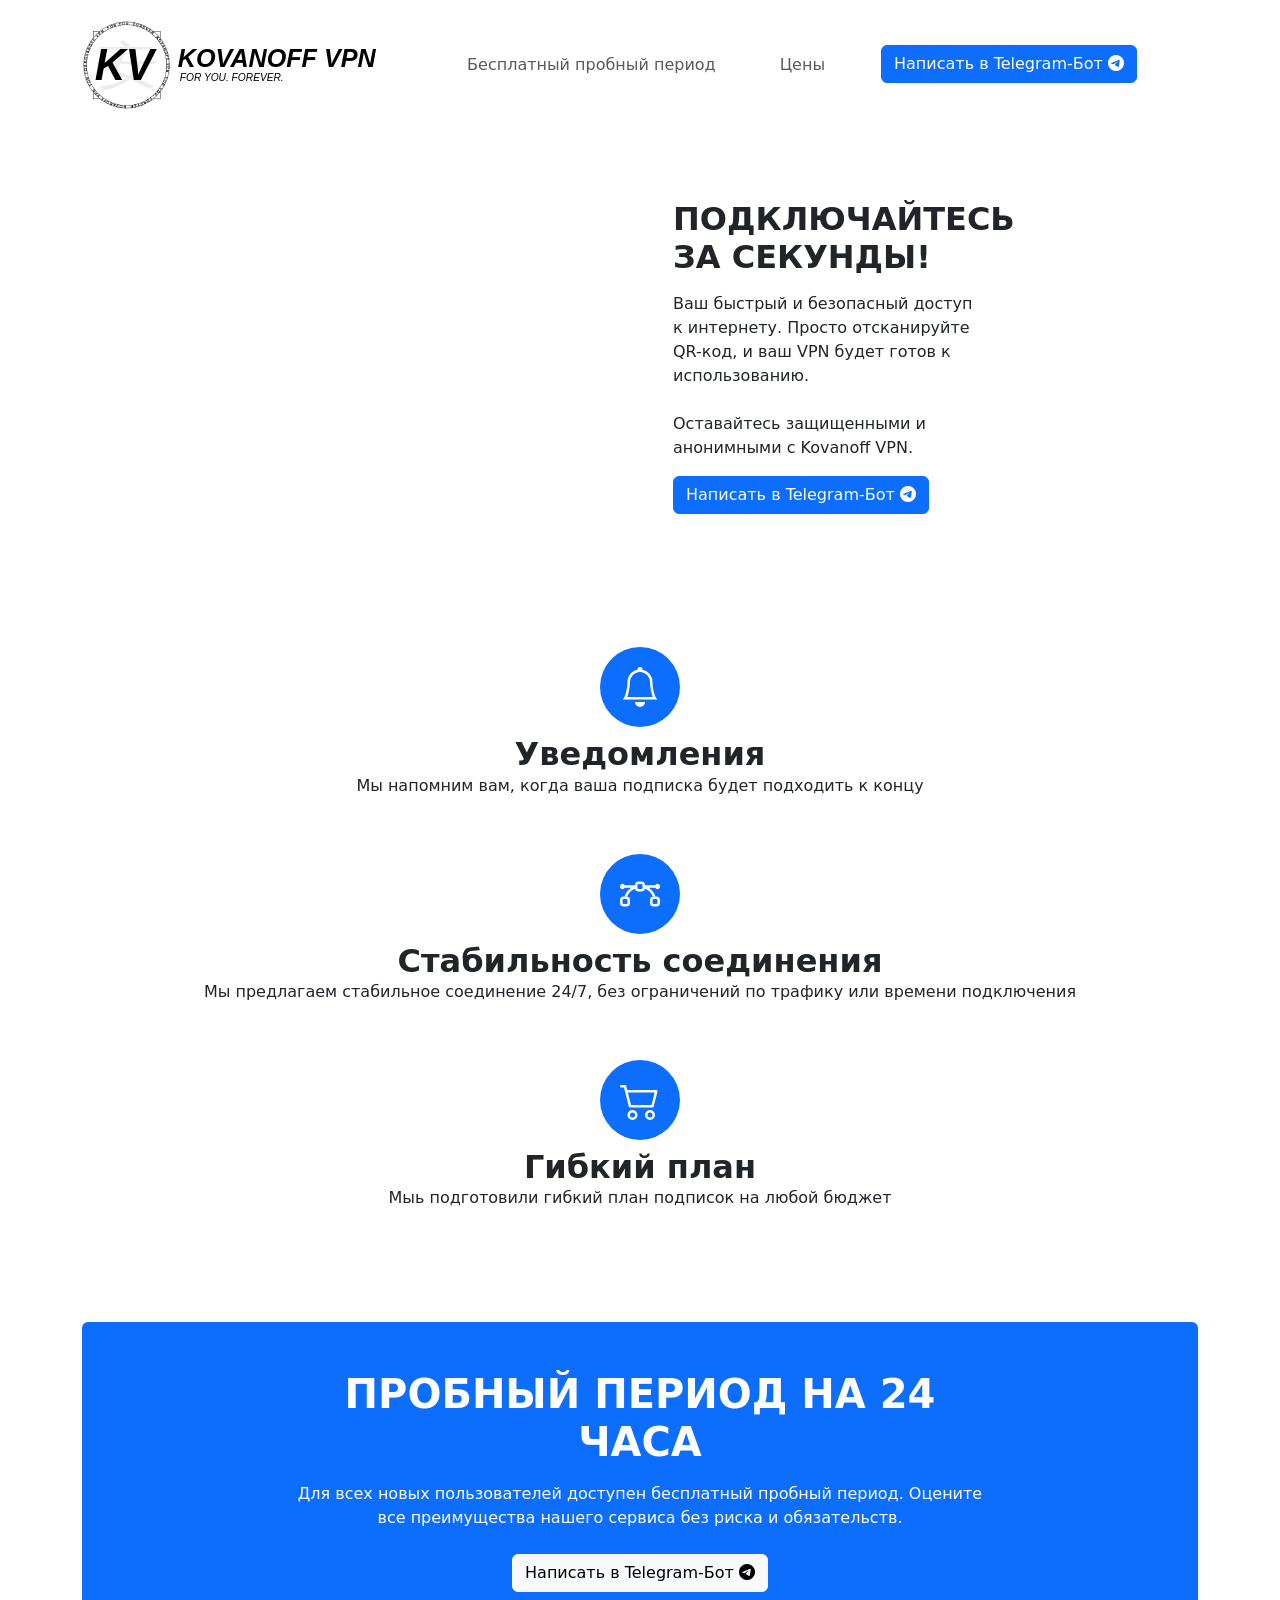
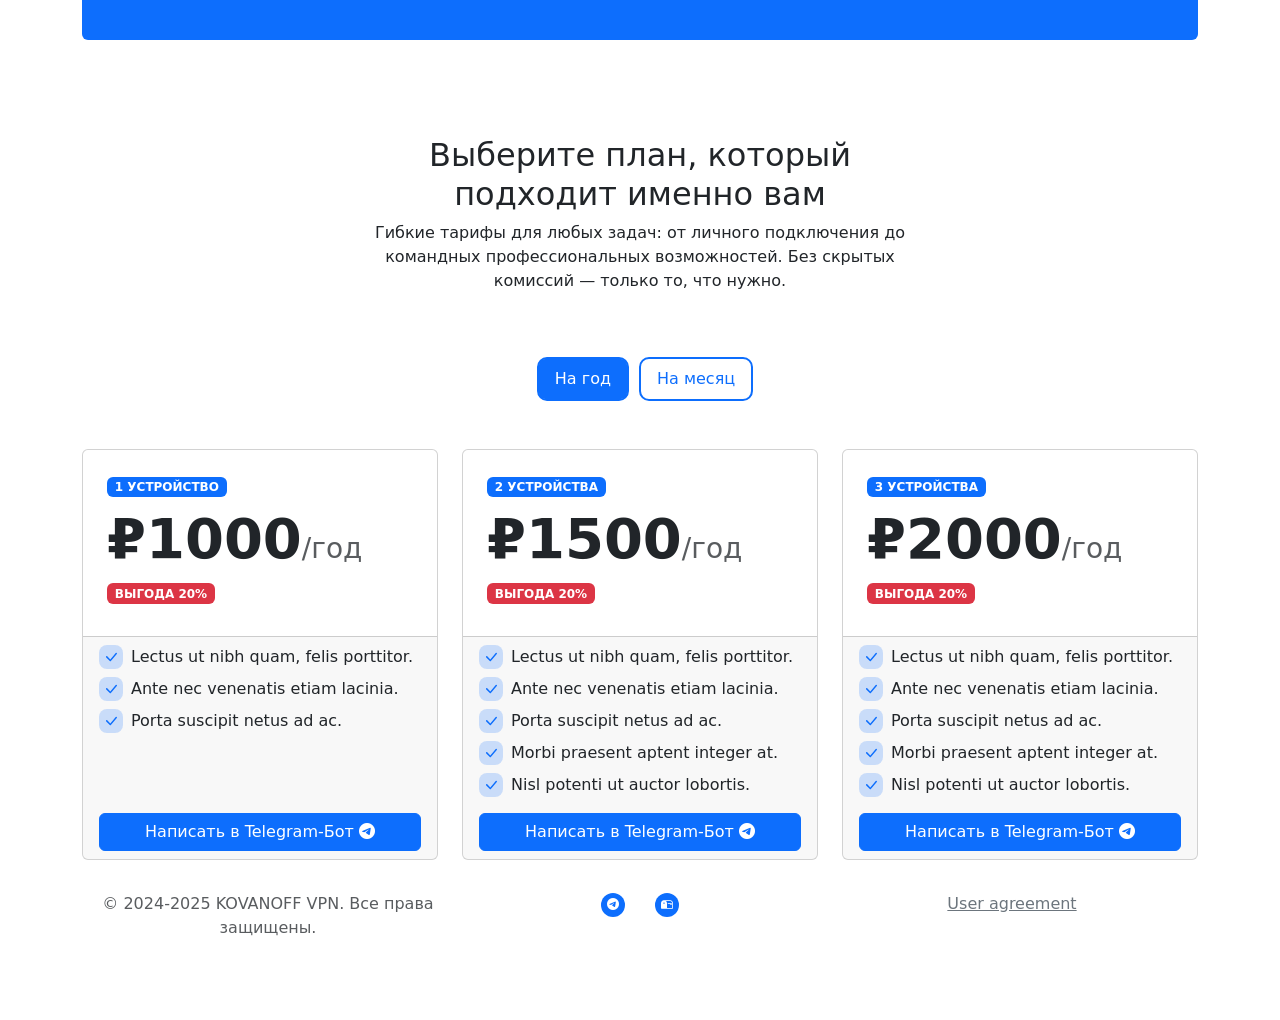
==== landing/index.html @ c6dee6a8 "landing page" ====
<!DOCTYPE html>
<html data-bs-theme="light" lang="en">

<head>
    <meta charset="utf-8">
    <meta name="viewport" content="width=device-width, initial-scale=1.0">
    <title>KOVANOFF VPN</title>
    <link rel="stylesheet" href="assets/bootstrap/css/bootstrap.min.css">
    <link rel="stylesheet" href="assets/css/style.css">
    <link rel="stylesheet" href="assets/css/Hero-Clean-images.css">
    <link rel="stylesheet" href="assets/css/Navbar-Centered-Links-icons.css">
    <link rel="stylesheet" href="assets/css/Pricing-Yearly--Monthly-badges.css">
    <link rel="stylesheet" href="https://cdn.jsdelivr.net/npm/bootstrap-icons@1.11.3/font/bootstrap-icons.min.css">
    <link href="https://unpkg.com/aos@2.3.1/dist/aos.css" rel="stylesheet">

    <link rel="icon" type="image/svg+xml" href="assets/img/logo_small.svg">


</head>

<body>
<nav class="navbar navbar-expand-md bg-body py-3">
    <div class="container"><a class="navbar-brand d-flex align-items-center" href="#"><img
            width="300px" src="assets/img/logo_big.svg" alt=""></a>
        <button data-bs-toggle="collapse" class="navbar-toggler" data-bs-target="#navcol-3"><span
                class="visually-hidden">Toggle navigation</span><span class="navbar-toggler-icon"></span></button>
        <div class="collapse navbar-collapse" id="navcol-3">
            <ul class="navbar-nav mx-auto column-gap-5">
                <li class="nav-item mx-auto"><a class="nav-link" href="#free_period">Бесплатный пробный период</a></li>
                <li class="nav-item mx-auto"><a class="nav-link" href="#prices">Цены</a></li>
                <li class="nav-item mx-auto">
                    <button class="btn btn-primary gototg" type="button">Написать в Telegram-Бот <i
                            class="bi bi-telegram"></i>
                    </button>
                </li>
            </ul>
        </div>
    </div>
</nav>
<div class="container py-4 py-xl-5" data-aos="fade-down" data-aos-anchor-placement="top-center">
    <div class="row gy-4 gy-md-0">
        <div class="col-md-6">
            <div class="video_block" style="">
                <video class="video_inner" playsinline autoplay muted>
                    <source src="assets/video/iphone-tilted-zoom-out.mp4"/>
                </video>

            </div>
        </div>
        <div class="scrl_dwn container d-flex align-items-md-center">
            <i class="bi bi-chevron-double-down m-auto" style="font-size: 40px;"></i>
            <br>
        </div>
        <div class="col-md-6 d-md-flex align-items-md-center">
            <div style="max-width: 350px;border: 1px solid white; border-radius: 15px; background: white; padding: 20px;">
                <h2 class="text-uppercase fw-bold">Подключайтесь за секунды!</h2>
                <p class="my-3">Ваш быстрый и безопасный доступ к интернету. Просто отсканируйте QR-код, и ваш VPN будет
                    готов к использованию.
                    <br><br>Оставайтесь защищенными и анонимными с Kovanoff VPN.</p>
                <button class="btn btn-primary gototg" type="button">Написать в Telegram-Бот <i
                        class="bi bi-telegram"></i></button>
            </div>
        </div>
    </div>
</div>
<div class="container py-4 py-xl-5" data-aos="fade-down" data-aos-anchor-placement="top-center">
    <div class="row justify-content-around gy-4 row-cols-md-auto">
        <div class="col">
            <div class="text-center d-flex flex-column justify-content-center align-items-center py-3">
                <div class="bs-icon-xl bs-icon-circle bs-icon-primary d-flex flex-shrink-0 justify-content-center align-items-center d-inline-block mb-2 bs-icon lg">
                    <svg xmlns="http://www.w3.org/2000/svg" width="1em" height="1em" fill="currentColor"
                         viewBox="0 0 16 16" class="bi bi-bell">
                        <path d="M8 16a2 2 0 0 0 2-2H6a2 2 0 0 0 2 2M8 1.918l-.797.161A4.002 4.002 0 0 0 4 6c0 .628-.134 2.197-.459 3.742-.16.767-.376 1.566-.663 2.258h10.244c-.287-.692-.502-1.49-.663-2.258C12.134 8.197 12 6.628 12 6a4.002 4.002 0 0 0-3.203-3.92L8 1.917zM14.22 12c.223.447.481.801.78 1H1c.299-.199.557-.553.78-1C2.68 10.2 3 6.88 3 6c0-2.42 1.72-4.44 4.005-4.901a1 1 0 1 1 1.99 0A5.002 5.002 0 0 1 13 6c0 .88.32 4.2 1.22 6"></path>
                    </svg>
                </div>
                <div class="px-3">
                    <h2 class="fw-bold mb-0">Уведомления</h2>
                    <p class="mb-0">Мы напомним вам, когда ваша подписка будет подходить к концу</p>
                </div>
            </div>
        </div>
        <div class="col">
            <div class="text-center d-flex flex-column justify-content-center align-items-center py-3">
                <div class="bs-icon-xl bs-icon-circle bs-icon-primary d-flex flex-shrink-0 justify-content-center align-items-center d-inline-block mb-2 bs-icon lg">
                    <svg xmlns="http://www.w3.org/2000/svg" width="1em" height="1em" fill="currentColor"
                         viewBox="0 0 16 16" class="bi bi-bezier">
                        <path fill-rule="evenodd"
                              d="M0 10.5A1.5 1.5 0 0 1 1.5 9h1A1.5 1.5 0 0 1 4 10.5v1A1.5 1.5 0 0 1 2.5 13h-1A1.5 1.5 0 0 1 0 11.5zm1.5-.5a.5.5 0 0 0-.5.5v1a.5.5 0 0 0 .5.5h1a.5.5 0 0 0 .5-.5v-1a.5.5 0 0 0-.5-.5zm10.5.5A1.5 1.5 0 0 1 13.5 9h1a1.5 1.5 0 0 1 1.5 1.5v1a1.5 1.5 0 0 1-1.5 1.5h-1a1.5 1.5 0 0 1-1.5-1.5zm1.5-.5a.5.5 0 0 0-.5.5v1a.5.5 0 0 0 .5.5h1a.5.5 0 0 0 .5-.5v-1a.5.5 0 0 0-.5-.5zM6 4.5A1.5 1.5 0 0 1 7.5 3h1A1.5 1.5 0 0 1 10 4.5v1A1.5 1.5 0 0 1 8.5 7h-1A1.5 1.5 0 0 1 6 5.5zM7.5 4a.5.5 0 0 0-.5.5v1a.5.5 0 0 0 .5.5h1a.5.5 0 0 0 .5-.5v-1a.5.5 0 0 0-.5-.5z"></path>
                        <path d="M6 4.5H1.866a1 1 0 1 0 0 1h2.668A6.517 6.517 0 0 0 1.814 9H2.5c.123 0 .244.015.358.043a5.517 5.517 0 0 1 3.185-3.185A1.503 1.503 0 0 1 6 5.5zm3.957 1.358A1.5 1.5 0 0 0 10 5.5v-1h4.134a1 1 0 1 1 0 1h-2.668a6.517 6.517 0 0 1 2.72 3.5H13.5c-.123 0-.243.015-.358.043a5.517 5.517 0 0 0-3.185-3.185z"></path>
                    </svg>
                </div>
                <div class="px-3">
                    <h2 class="fw-bold mb-0">Стабильность соединения</h2>
                    <p class="mb-0">Мы предлагаем стабильное соединение 24/7, без ограничений по трафику или времени
                        подключения</p>
                </div>
            </div>
        </div>
        <div class="col">
            <div class="text-center d-flex flex-column justify-content-center align-items-center py-3">
                <div class="bs-icon-xl bs-icon-circle bs-icon-primary d-flex flex-shrink-0 justify-content-center align-items-center d-inline-block mb-2 bs-icon lg">
                    <svg xmlns="http://www.w3.org/2000/svg" width="1em" height="1em" fill="currentColor"
                         viewBox="0 0 16 16" class="bi bi-cart2">
                        <path d="M0 2.5A.5.5 0 0 1 .5 2H2a.5.5 0 0 1 .485.379L2.89 4H14.5a.5.5 0 0 1 .485.621l-1.5 6A.5.5 0 0 1 13 11H4a.5.5 0 0 1-.485-.379L1.61 3H.5a.5.5 0 0 1-.5-.5M3.14 5l1.25 5h8.22l1.25-5H3.14zM5 13a1 1 0 1 0 0 2 1 1 0 0 0 0-2m-2 1a2 2 0 1 1 4 0 2 2 0 0 1-4 0m9-1a1 1 0 1 0 0 2 1 1 0 0 0 0-2m-2 1a2 2 0 1 1 4 0 2 2 0 0 1-4 0"></path>
                    </svg>
                </div>
                <div class="px-3">
                    <h2 class="fw-bold mb-0">Гибкий план</h2>
                    <p class="mb-0">Мыь подготовили гибкий план подписок на любой бюджет</p>
                </div>
            </div>
        </div>
    </div>
</div>
<section class="py-4 py-xl-5">
    <div class="container h-100">
        <div class="text-white bg-primary border rounded border-0 p-4 py-5">
            <div class="row h-100">
                <div class="col-md-10 col-xl-8 text-center d-flex d-sm-flex d-md-flex justify-content-center align-items-center mx-auto justify-content-md-start align-items-md-center justify-content-xl-center">
                    <div>
                        <h1 class="text-uppercase fw-bold text-white mb-3">Пробный период на 24 часа</h1>
                        <p class="mb-4">Для всех новых пользователей доступен бесплатный пробный период. Оцените все преимущества нашего сервиса без риска и обязательств.</p>
                        <button class="btn btn-light gototg" type="button">Написать в Telegram-Бот <i
                            class="bi bi-telegram"></i>
                    </button>
                    </div>
                </div>
            </div>
        </div>
    </div>
</section>
<div class="container py-4 py-xl-5" id="prices">
    <div class="row mb-5">
        <div class="col-md-8 col-xl-6 text-center mx-auto">
            <h2>Выберите план, который подходит именно вам</h2>
            <p class="w-lg-50">Гибкие тарифы для любых задач: от личного подключения до командных профессиональных
                возможностей. Без скрытых комиссий — только то, что нужно.</p>
        </div>
    </div>
    <div>
        <ul class="nav nav-pills d-flex justify-content-center" role="tablist">
            <li class="nav-item" role="presentation"><a class="nav-link active" role="tab" data-bs-toggle="pill" href="#tab-1">На
                год</a>
            </li>
            <li class="nav-item" role="presentation"><a class="nav-link"  role="tab" data-bs-toggle="pill"
                                                        href="#tab-2">На месяц</a></li>
        </ul>
        <div class="tab-content pt-5">
            <div class="tab-pane active" role="tabpanel" id="tab-1">
                <div class="row gy-4 row-cols-1 row-cols-md-2 row-cols-xl-3">
                    <div class="col" data-aos="fade-down" data-aos-anchor-placement="top-center">
                        <div class="card h-100">
                            <div class="card-body flex-grow-0 p-4"><span class="badge bg-primary text-uppercase mb-2">1 Устройство</span>
                                <h4 class="display-4 fw-bold card-title">₽1000<span class="fs-3 fw-normal text-muted">/год</span>
                                </h4><span class="badge bg-danger text-uppercase mb-2">Выгода 20%</span>
                            </div>
                            <div class="card-footer d-flex flex-column flex-grow-1 justify-content-between">
                                <div>
                                    <ul class="list-unstyled">
                                        <li class="d-flex mb-2"><span
                                                class="bs-icon-xs bs-icon-rounded bs-icon-primary-light bs-icon me-2"><svg
                                                xmlns="http://www.w3.org/2000/svg" width="1em" height="1em"
                                                fill="currentColor" viewBox="0 0 16 16" class="bi bi-check-lg">
                                                        <path d="M12.736 3.97a.733.733 0 0 1 1.047 0c.286.289.29.756.01 1.05L7.88 12.01a.733.733 0 0 1-1.065.02L3.217 8.384a.757.757 0 0 1 0-1.06.733.733 0 0 1 1.047 0l3.052 3.093 5.4-6.425a.247.247 0 0 1 .02-.022"></path>
                                                    </svg></span><span>Lectus ut nibh quam, felis porttitor.</span></li>
                                        <li class="d-flex mb-2"><span
                                                class="bs-icon-xs bs-icon-rounded bs-icon-primary-light bs-icon me-2"><svg
                                                xmlns="http://www.w3.org/2000/svg" width="1em" height="1em"
                                                fill="currentColor" viewBox="0 0 16 16" class="bi bi-check-lg">
                                                        <path d="M12.736 3.97a.733.733 0 0 1 1.047 0c.286.289.29.756.01 1.05L7.88 12.01a.733.733 0 0 1-1.065.02L3.217 8.384a.757.757 0 0 1 0-1.06.733.733 0 0 1 1.047 0l3.052 3.093 5.4-6.425a.247.247 0 0 1 .02-.022"></path>
                                                    </svg></span><span>Ante nec venenatis etiam lacinia.</span></li>
                                        <li class="d-flex mb-2"><span
                                                class="bs-icon-xs bs-icon-rounded bs-icon-primary-light bs-icon me-2"><svg
                                                xmlns="http://www.w3.org/2000/svg" width="1em" height="1em"
                                                fill="currentColor" viewBox="0 0 16 16" class="bi bi-check-lg">
                                                        <path d="M12.736 3.97a.733.733 0 0 1 1.047 0c.286.289.29.756.01 1.05L7.88 12.01a.733.733 0 0 1-1.065.02L3.217 8.384a.757.757 0 0 1 0-1.06.733.733 0 0 1 1.047 0l3.052 3.093 5.4-6.425a.247.247 0 0 1 .02-.022"></path>
                                                    </svg></span><span>Porta suscipit netus ad ac.</span></li>
                                    </ul>
                                </div>
                                <button class="btn btn-primary gototg" type="button">Написать в Telegram-Бот <i
                                        class="bi bi-telegram"></i></button>
                            </div>
                        </div>
                    </div>
                    <div class="col" data-aos="fade-down" data-aos-anchor-placement="top-center">
                        <div class="card h-100">
                            <div class="card-body flex-grow-0 p-4"><span class="badge bg-primary text-uppercase mb-2">2 Устройства</span>
                                <h4 class="display-4 fw-bold card-title">₽1500<span class="fs-3 fw-normal text-muted">/год</span>
                                </h4><span class="badge bg-danger text-uppercase mb-2">Выгода 20%</span>
                            </div>
                            <div class="card-footer d-flex flex-column flex-grow-1 justify-content-between">
                                <div>
                                    <ul class="list-unstyled">
                                        <li class="d-flex mb-2"><span
                                                class="bs-icon-xs bs-icon-rounded bs-icon-primary-light bs-icon me-2"><svg
                                                xmlns="http://www.w3.org/2000/svg" width="1em" height="1em"
                                                fill="currentColor" viewBox="0 0 16 16" class="bi bi-check-lg">
                                                        <path d="M12.736 3.97a.733.733 0 0 1 1.047 0c.286.289.29.756.01 1.05L7.88 12.01a.733.733 0 0 1-1.065.02L3.217 8.384a.757.757 0 0 1 0-1.06.733.733 0 0 1 1.047 0l3.052 3.093 5.4-6.425a.247.247 0 0 1 .02-.022"></path>
                                                    </svg></span><span>Lectus ut nibh quam, felis porttitor.</span></li>
                                        <li class="d-flex mb-2"><span
                                                class="bs-icon-xs bs-icon-rounded bs-icon-primary-light bs-icon me-2"><svg
                                                xmlns="http://www.w3.org/2000/svg" width="1em" height="1em"
                                                fill="currentColor" viewBox="0 0 16 16" class="bi bi-check-lg">
                                                        <path d="M12.736 3.97a.733.733 0 0 1 1.047 0c.286.289.29.756.01 1.05L7.88 12.01a.733.733 0 0 1-1.065.02L3.217 8.384a.757.757 0 0 1 0-1.06.733.733 0 0 1 1.047 0l3.052 3.093 5.4-6.425a.247.247 0 0 1 .02-.022"></path>
                                                    </svg></span><span>Ante nec venenatis etiam lacinia.</span></li>
                                        <li class="d-flex mb-2"><span
                                                class="bs-icon-xs bs-icon-rounded bs-icon-primary-light bs-icon me-2"><svg
                                                xmlns="http://www.w3.org/2000/svg" width="1em" height="1em"
                                                fill="currentColor" viewBox="0 0 16 16" class="bi bi-check-lg">
                                                        <path d="M12.736 3.97a.733.733 0 0 1 1.047 0c.286.289.29.756.01 1.05L7.88 12.01a.733.733 0 0 1-1.065.02L3.217 8.384a.757.757 0 0 1 0-1.06.733.733 0 0 1 1.047 0l3.052 3.093 5.4-6.425a.247.247 0 0 1 .02-.022"></path>
                                                    </svg></span><span>Porta suscipit netus ad ac.</span></li>
                                        <li class="d-flex mb-2"><span
                                                class="bs-icon-xs bs-icon-rounded bs-icon-primary-light bs-icon me-2"><svg
                                                xmlns="http://www.w3.org/2000/svg" width="1em" height="1em"
                                                fill="currentColor" viewBox="0 0 16 16" class="bi bi-check-lg">
                                                        <path d="M12.736 3.97a.733.733 0 0 1 1.047 0c.286.289.29.756.01 1.05L7.88 12.01a.733.733 0 0 1-1.065.02L3.217 8.384a.757.757 0 0 1 0-1.06.733.733 0 0 1 1.047 0l3.052 3.093 5.4-6.425a.247.247 0 0 1 .02-.022"></path>
                                                    </svg></span><span>Morbi praesent aptent integer at.</span></li>
                                        <li class="d-flex mb-2"><span
                                                class="bs-icon-xs bs-icon-rounded bs-icon-primary-light bs-icon me-2"><svg
                                                xmlns="http://www.w3.org/2000/svg" width="1em" height="1em"
                                                fill="currentColor" viewBox="0 0 16 16" class="bi bi-check-lg">
                                                        <path d="M12.736 3.97a.733.733 0 0 1 1.047 0c.286.289.29.756.01 1.05L7.88 12.01a.733.733 0 0 1-1.065.02L3.217 8.384a.757.757 0 0 1 0-1.06.733.733 0 0 1 1.047 0l3.052 3.093 5.4-6.425a.247.247 0 0 1 .02-.022"></path>
                                                    </svg></span><span>Nisl potenti ut auctor lobortis.</span></li>
                                    </ul>
                                </div>
                                <button class="btn btn-primary gototg" type="button">Написать в Telegram-Бот <i
                                        class="bi bi-telegram"></i></button>
                            </div>
                        </div>
                    </div>
                    <div class="col" data-aos="fade-down" data-aos-anchor-placement="top-center">
                        <div class="card h-100">
                            <div class="card-body flex-grow-0 p-4"><span class="badge bg-primary text-uppercase mb-2">3 Устройства</span>
                                <h4 class="display-4 fw-bold card-title">₽2000<span class="fs-3 fw-normal text-muted">/год</span>
                                </h4><span class="badge bg-danger text-uppercase mb-2">Выгода 20%</span>
                            </div>
                            <div class="card-footer d-flex flex-column flex-grow-1 justify-content-between">
                                <div>
                                    <ul class="list-unstyled">
                                        <li class="d-flex mb-2"><span
                                                class="bs-icon-xs bs-icon-rounded bs-icon-primary-light bs-icon me-2"><svg
                                                xmlns="http://www.w3.org/2000/svg" width="1em" height="1em"
                                                fill="currentColor" viewBox="0 0 16 16" class="bi bi-check-lg">
                                                        <path d="M12.736 3.97a.733.733 0 0 1 1.047 0c.286.289.29.756.01 1.05L7.88 12.01a.733.733 0 0 1-1.065.02L3.217 8.384a.757.757 0 0 1 0-1.06.733.733 0 0 1 1.047 0l3.052 3.093 5.4-6.425a.247.247 0 0 1 .02-.022"></path>
                                                    </svg></span><span>Lectus ut nibh quam, felis porttitor.</span></li>
                                        <li class="d-flex mb-2"><span
                                                class="bs-icon-xs bs-icon-rounded bs-icon-primary-light bs-icon me-2"><svg
                                                xmlns="http://www.w3.org/2000/svg" width="1em" height="1em"
                                                fill="currentColor" viewBox="0 0 16 16" class="bi bi-check-lg">
                                                        <path d="M12.736 3.97a.733.733 0 0 1 1.047 0c.286.289.29.756.01 1.05L7.88 12.01a.733.733 0 0 1-1.065.02L3.217 8.384a.757.757 0 0 1 0-1.06.733.733 0 0 1 1.047 0l3.052 3.093 5.4-6.425a.247.247 0 0 1 .02-.022"></path>
                                                    </svg></span><span>Ante nec venenatis etiam lacinia.</span></li>
                                        <li class="d-flex mb-2"><span
                                                class="bs-icon-xs bs-icon-rounded bs-icon-primary-light bs-icon me-2"><svg
                                                xmlns="http://www.w3.org/2000/svg" width="1em" height="1em"
                                                fill="currentColor" viewBox="0 0 16 16" class="bi bi-check-lg">
                                                        <path d="M12.736 3.97a.733.733 0 0 1 1.047 0c.286.289.29.756.01 1.05L7.88 12.01a.733.733 0 0 1-1.065.02L3.217 8.384a.757.757 0 0 1 0-1.06.733.733 0 0 1 1.047 0l3.052 3.093 5.4-6.425a.247.247 0 0 1 .02-.022"></path>
                                                    </svg></span><span>Porta suscipit netus ad ac.</span></li>
                                        <li class="d-flex mb-2"><span
                                                class="bs-icon-xs bs-icon-rounded bs-icon-primary-light bs-icon me-2"><svg
                                                xmlns="http://www.w3.org/2000/svg" width="1em" height="1em"
                                                fill="currentColor" viewBox="0 0 16 16" class="bi bi-check-lg">
                                                        <path d="M12.736 3.97a.733.733 0 0 1 1.047 0c.286.289.29.756.01 1.05L7.88 12.01a.733.733 0 0 1-1.065.02L3.217 8.384a.757.757 0 0 1 0-1.06.733.733 0 0 1 1.047 0l3.052 3.093 5.4-6.425a.247.247 0 0 1 .02-.022"></path>
                                                    </svg></span><span>Morbi praesent aptent integer at.</span></li>
                                        <li class="d-flex mb-2"><span
                                                class="bs-icon-xs bs-icon-rounded bs-icon-primary-light bs-icon me-2"><svg
                                                xmlns="http://www.w3.org/2000/svg" width="1em" height="1em"
                                                fill="currentColor" viewBox="0 0 16 16" class="bi bi-check-lg">
                                                        <path d="M12.736 3.97a.733.733 0 0 1 1.047 0c.286.289.29.756.01 1.05L7.88 12.01a.733.733 0 0 1-1.065.02L3.217 8.384a.757.757 0 0 1 0-1.06.733.733 0 0 1 1.047 0l3.052 3.093 5.4-6.425a.247.247 0 0 1 .02-.022"></path>
                                                    </svg></span><span>Nisl potenti ut auctor lobortis.</span></li>
                                    </ul>
                                </div>
                                <button class="btn btn-primary gototg" type="button">Написать в Telegram-Бот <i
                                        class="bi bi-telegram"></i></button>
                            </div>
                        </div>
                    </div>
                </div>
            </div>
            <div class="tab-pane" role="tabpanel" id="tab-2">
                <div class="row gy-4 row-cols-1 row-cols-md-2 row-cols-xl-3">
                    <div class="col" data-aos="fade-down" data-aos-anchor-placement="top-center">
                        <div class="card h-100">
                            <div class="card-body flex-grow-0 p-4"><span class="badge bg-primary text-uppercase mb-2">1 Устройство</span>
                                <h4 class="display-4 fw-bold card-title">₽100<span class="fs-3 fw-normal text-muted">/месяц</span>
                                </h4>

                            </div>
                            <div class="card-footer d-flex flex-column flex-grow-1 justify-content-between p-4">
                                <div>
                                    <ul class="list-unstyled">
                                        <li class="d-flex mb-2"><span
                                                class="bs-icon-xs bs-icon-rounded bs-icon-primary-light bs-icon me-2"><svg
                                                xmlns="http://www.w3.org/2000/svg" width="1em" height="1em"
                                                fill="currentColor" viewBox="0 0 16 16" class="bi bi-check-lg">
                                                        <path d="M12.736 3.97a.733.733 0 0 1 1.047 0c.286.289.29.756.01 1.05L7.88 12.01a.733.733 0 0 1-1.065.02L3.217 8.384a.757.757 0 0 1 0-1.06.733.733 0 0 1 1.047 0l3.052 3.093 5.4-6.425a.247.247 0 0 1 .02-.022"></path>
                                                    </svg></span><span>Lectus ut nibh quam, felis porttitor.</span></li>
                                        <li class="d-flex mb-2"><span
                                                class="bs-icon-xs bs-icon-rounded bs-icon-primary-light bs-icon me-2"><svg
                                                xmlns="http://www.w3.org/2000/svg" width="1em" height="1em"
                                                fill="currentColor" viewBox="0 0 16 16" class="bi bi-check-lg">
                                                        <path d="M12.736 3.97a.733.733 0 0 1 1.047 0c.286.289.29.756.01 1.05L7.88 12.01a.733.733 0 0 1-1.065.02L3.217 8.384a.757.757 0 0 1 0-1.06.733.733 0 0 1 1.047 0l3.052 3.093 5.4-6.425a.247.247 0 0 1 .02-.022"></path>
                                                    </svg></span><span>Ante nec venenatis etiam lacinia.</span></li>
                                        <li class="d-flex mb-2"><span
                                                class="bs-icon-xs bs-icon-rounded bs-icon-primary-light bs-icon me-2"><svg
                                                xmlns="http://www.w3.org/2000/svg" width="1em" height="1em"
                                                fill="currentColor" viewBox="0 0 16 16" class="bi bi-check-lg">
                                                        <path d="M12.736 3.97a.733.733 0 0 1 1.047 0c.286.289.29.756.01 1.05L7.88 12.01a.733.733 0 0 1-1.065.02L3.217 8.384a.757.757 0 0 1 0-1.06.733.733 0 0 1 1.047 0l3.052 3.093 5.4-6.425a.247.247 0 0 1 .02-.022"></path>
                                                    </svg></span><span>Porta suscipit netus ad ac.</span></li>
                                    </ul>
                                </div>
                                <button class="btn btn-primary gototg" type="button">Написать в Telegram-Бот <i
                                        class="bi bi-telegram"></i></button>
                            </div>
                        </div>
                    </div>
                    <div class="col" data-aos="fade-down" data-aos-anchor-placement="top-center">
                        <div class="card h-100">
                            <div class="card-body flex-grow-0 p-4"><span class="badge bg-primary text-uppercase mb-2">2 Устройства</span>
                                <h4 class="display-4 fw-bold card-title">₽150<span class="fs-3 fw-normal text-muted">/месяц</span>
                                </h4>
                            </div>
                            <div class="card-footer d-flex flex-column flex-grow-1 justify-content-between p-4">
                                <div>
                                    <ul class="list-unstyled">
                                        <li class="d-flex mb-2"><span
                                                class="bs-icon-xs bs-icon-rounded bs-icon-primary-light bs-icon me-2"><svg
                                                xmlns="http://www.w3.org/2000/svg" width="1em" height="1em"
                                                fill="currentColor" viewBox="0 0 16 16" class="bi bi-check-lg">
                                                        <path d="M12.736 3.97a.733.733 0 0 1 1.047 0c.286.289.29.756.01 1.05L7.88 12.01a.733.733 0 0 1-1.065.02L3.217 8.384a.757.757 0 0 1 0-1.06.733.733 0 0 1 1.047 0l3.052 3.093 5.4-6.425a.247.247 0 0 1 .02-.022"></path>
                                                    </svg></span><span>Lectus ut nibh quam, felis porttitor.</span></li>
                                        <li class="d-flex mb-2"><span
                                                class="bs-icon-xs bs-icon-rounded bs-icon-primary-light bs-icon me-2"><svg
                                                xmlns="http://www.w3.org/2000/svg" width="1em" height="1em"
                                                fill="currentColor" viewBox="0 0 16 16" class="bi bi-check-lg">
                                                        <path d="M12.736 3.97a.733.733 0 0 1 1.047 0c.286.289.29.756.01 1.05L7.88 12.01a.733.733 0 0 1-1.065.02L3.217 8.384a.757.757 0 0 1 0-1.06.733.733 0 0 1 1.047 0l3.052 3.093 5.4-6.425a.247.247 0 0 1 .02-.022"></path>
                                                    </svg></span><span>Ante nec venenatis etiam lacinia.</span></li>
                                        <li class="d-flex mb-2"><span
                                                class="bs-icon-xs bs-icon-rounded bs-icon-primary-light bs-icon me-2"><svg
                                                xmlns="http://www.w3.org/2000/svg" width="1em" height="1em"
                                                fill="currentColor" viewBox="0 0 16 16" class="bi bi-check-lg">
                                                        <path d="M12.736 3.97a.733.733 0 0 1 1.047 0c.286.289.29.756.01 1.05L7.88 12.01a.733.733 0 0 1-1.065.02L3.217 8.384a.757.757 0 0 1 0-1.06.733.733 0 0 1 1.047 0l3.052 3.093 5.4-6.425a.247.247 0 0 1 .02-.022"></path>
                                                    </svg></span><span>Porta suscipit netus ad ac.</span></li>
                                        <li class="d-flex mb-2"><span
                                                class="bs-icon-xs bs-icon-rounded bs-icon-primary-light bs-icon me-2"><svg
                                                xmlns="http://www.w3.org/2000/svg" width="1em" height="1em"
                                                fill="currentColor" viewBox="0 0 16 16" class="bi bi-check-lg">
                                                        <path d="M12.736 3.97a.733.733 0 0 1 1.047 0c.286.289.29.756.01 1.05L7.88 12.01a.733.733 0 0 1-1.065.02L3.217 8.384a.757.757 0 0 1 0-1.06.733.733 0 0 1 1.047 0l3.052 3.093 5.4-6.425a.247.247 0 0 1 .02-.022"></path>
                                                    </svg></span><span>Morbi praesent aptent integer at.</span></li>
                                        <li class="d-flex mb-2"><span
                                                class="bs-icon-xs bs-icon-rounded bs-icon-primary-light bs-icon me-2"><svg
                                                xmlns="http://www.w3.org/2000/svg" width="1em" height="1em"
                                                fill="currentColor" viewBox="0 0 16 16" class="bi bi-check-lg">
                                                        <path d="M12.736 3.97a.733.733 0 0 1 1.047 0c.286.289.29.756.01 1.05L7.88 12.01a.733.733 0 0 1-1.065.02L3.217 8.384a.757.757 0 0 1 0-1.06.733.733 0 0 1 1.047 0l3.052 3.093 5.4-6.425a.247.247 0 0 1 .02-.022"></path>
                                                    </svg></span><span>Nisl potenti ut auctor lobortis.</span></li>
                                    </ul>
                                </div>
                                <button class="btn btn-primary gototg" type="button">Написать в Telegram-Бот <i
                                        class="bi bi-telegram"></i></button>
                            </div>
                        </div>
                    </div>
                    <div class="col" data-aos="fade-down" data-aos-anchor-placement="top-center">
                        <div class="card h-100">
                            <div class="card-body flex-grow-0 p-4"><span class="badge bg-primary text-uppercase mb-2">3 Устройства</span>
                                <h4 class="display-4 fw-bold card-title">₽200<span class="fs-3 fw-normal text-muted">/месяц</span>
                                </h4>
                            </div>
                            <div class="card-footer d-flex flex-column flex-grow-1 justify-content-between p-4">
                                <div>
                                    <ul class="list-unstyled">
                                        <li class="d-flex mb-2"><span
                                                class="bs-icon-xs bs-icon-rounded bs-icon-primary-light bs-icon me-2"><svg
                                                xmlns="http://www.w3.org/2000/svg" width="1em" height="1em"
                                                fill="currentColor" viewBox="0 0 16 16" class="bi bi-check-lg">
                                                        <path d="M12.736 3.97a.733.733 0 0 1 1.047 0c.286.289.29.756.01 1.05L7.88 12.01a.733.733 0 0 1-1.065.02L3.217 8.384a.757.757 0 0 1 0-1.06.733.733 0 0 1 1.047 0l3.052 3.093 5.4-6.425a.247.247 0 0 1 .02-.022"></path>
                                                    </svg></span><span>Lectus ut nibh quam, felis porttitor.</span></li>
                                        <li class="d-flex mb-2"><span
                                                class="bs-icon-xs bs-icon-rounded bs-icon-primary-light bs-icon me-2"><svg
                                                xmlns="http://www.w3.org/2000/svg" width="1em" height="1em"
                                                fill="currentColor" viewBox="0 0 16 16" class="bi bi-check-lg">
                                                        <path d="M12.736 3.97a.733.733 0 0 1 1.047 0c.286.289.29.756.01 1.05L7.88 12.01a.733.733 0 0 1-1.065.02L3.217 8.384a.757.757 0 0 1 0-1.06.733.733 0 0 1 1.047 0l3.052 3.093 5.4-6.425a.247.247 0 0 1 .02-.022"></path>
                                                    </svg></span><span>Ante nec venenatis etiam lacinia.</span></li>
                                        <li class="d-flex mb-2"><span
                                                class="bs-icon-xs bs-icon-rounded bs-icon-primary-light bs-icon me-2"><svg
                                                xmlns="http://www.w3.org/2000/svg" width="1em" height="1em"
                                                fill="currentColor" viewBox="0 0 16 16" class="bi bi-check-lg">
                                                        <path d="M12.736 3.97a.733.733 0 0 1 1.047 0c.286.289.29.756.01 1.05L7.88 12.01a.733.733 0 0 1-1.065.02L3.217 8.384a.757.757 0 0 1 0-1.06.733.733 0 0 1 1.047 0l3.052 3.093 5.4-6.425a.247.247 0 0 1 .02-.022"></path>
                                                    </svg></span><span>Porta suscipit netus ad ac.</span></li>
                                        <li class="d-flex mb-2"><span
                                                class="bs-icon-xs bs-icon-rounded bs-icon-primary-light bs-icon me-2"><svg
                                                xmlns="http://www.w3.org/2000/svg" width="1em" height="1em"
                                                fill="currentColor" viewBox="0 0 16 16" class="bi bi-check-lg">
                                                        <path d="M12.736 3.97a.733.733 0 0 1 1.047 0c.286.289.29.756.01 1.05L7.88 12.01a.733.733 0 0 1-1.065.02L3.217 8.384a.757.757 0 0 1 0-1.06.733.733 0 0 1 1.047 0l3.052 3.093 5.4-6.425a.247.247 0 0 1 .02-.022"></path>
                                                    </svg></span><span>Morbi praesent aptent integer at.</span></li>
                                        <li class="d-flex mb-2"><span
                                                class="bs-icon-xs bs-icon-rounded bs-icon-primary-light bs-icon me-2"><svg
                                                xmlns="http://www.w3.org/2000/svg" width="1em" height="1em"
                                                fill="currentColor" viewBox="0 0 16 16" class="bi bi-check-lg">
                                                        <path d="M12.736 3.97a.733.733 0 0 1 1.047 0c.286.289.29.756.01 1.05L7.88 12.01a.733.733 0 0 1-1.065.02L3.217 8.384a.757.757 0 0 1 0-1.06.733.733 0 0 1 1.047 0l3.052 3.093 5.4-6.425a.247.247 0 0 1 .02-.022"></path>
                                                    </svg></span><span>Nisl potenti ut auctor lobortis.</span></li>
                                    </ul>
                                </div>
                                <button class="btn btn-primary gototg" type="button">Написать в Telegram-Бот <i
                                        class="bi bi-telegram"></i></button>
                            </div>
                        </div>
                    </div>
                </div>
            </div>
        </div>
    </div>
    <footer class="text-center py-4">
        <div class="container">
            <div class="row row-cols-1 row-cols-lg-3">
                <div class="col">
                    <p class="text-muted my-2">© 2024-2025 KOVANOFF VPN. Все права защищены.</p>
                </div>
                <div class="col">
                    <ul class="list-inline my-2">
                        <li class="list-inline-item me-4">
                            <div class="bs-icon-circle bs-icon-primary bs-icon">
                                <a style='color: inherit !important;' href="https://t.me/kovanoFFFreelance"><i class="bi bi-telegram"></i></a>
                            </div>
                        </li>
                        <li class="list-inline-item">
                            <div class="bs-icon-circle bs-icon-primary bs-icon">
                                <a style='color: inherit !important;' href="mailto:workkovanoff.al@yandex.ru"><i class="bi bi-mailbox2"></i></a>
                            </div>
                        </li>
                    </ul>
                </div>
                <div class="col">
                    <ul class="list-inline my-2">
                        <li class="list-inline-item"><a class="link-secondary" href="/user_agreement">User agreement</a>
                        </li>
                    </ul>
                </div>
            </div>
        </div>
    </footer>
</div>
<script src="https://unpkg.com/aos@2.3.1/dist/aos.js"></script>
<script>
    AOS.init();
</script>
<script src="assets/bootstrap/js/bootstrap.min.js"></script>
</body>

</html>
---- landing/assets/css/style.css ----
.video_inner {
    max-width: 100vw;
    border: 1px solid white;
    border-radius: 15px;;
}

.video_block {
    overflow: hidden;
    display: flex;
    justify-content: center;
}

.scrl_dwn {
    display: none !important;
}

@media (max-width: 480px) {
    .video_inner {
        max-width: 1000px;
        border: 1px solid white;
        border-radius: 15px;
    }

    .scrl_dwn {
        display: flex !important;
    }

}


.nav-item {
    border: 2px solid var(--bs-nav-pills-link-active-bg);
    border-radius: 10px;
    margin-left: 10px;
}
---- landing/assets/css/Hero-Clean-images.css ----
.fit-cover {
  object-fit: cover;
}
---- landing/assets/css/Navbar-Centered-Links-icons.css ----
.bs-icon {
  --bs-icon-size: .75rem;
  display: flex;
  flex-shrink: 0;
  justify-content: center;
  align-items: center;
  font-size: var(--bs-icon-size);
  width: calc(var(--bs-icon-size) * 2);
  height: calc(var(--bs-icon-size) * 2);
  color: var(--bs-primary);
}

.bs-icon-xs {
  --bs-icon-size: 1rem;
  width: calc(var(--bs-icon-size) * 1.5);
  height: calc(var(--bs-icon-size) * 1.5);
}

.bs-icon-sm {
  --bs-icon-size: 1rem;
}

.bs-icon-md {
  --bs-icon-size: 1.5rem;
}

.bs-icon-lg {
  --bs-icon-size: 2rem;
}

.bs-icon-xl {
  --bs-icon-size: 2.5rem;
}

.bs-icon.bs-icon-primary {
  color: var(--bs-white);
  background: var(--bs-primary);
}

.bs-icon.bs-icon-primary-light {
  color: var(--bs-primary);
  background: rgba(var(--bs-primary-rgb), .2);
}

.bs-icon.bs-icon-semi-white {
  color: var(--bs-primary);
  background: rgba(255, 255, 255, .5);
}

.bs-icon.bs-icon-rounded {
  border-radius: .5rem;
}

.bs-icon.bs-icon-circle {
  border-radius: 50%;
}
---- landing/assets/css/Pricing-Yearly--Monthly-badges.css ----
.bg-white-300 {
  background: rgba(255, 255, 255, 0.3) !important;
}

.rounded-bottom-left {
  border-radius: 0;
  border-bottom-left-radius: .25rem!important;
}

.rounded-bottom-right {
  border-radius: 0;
  border-bottom-right-radius: .25rem!important;
}
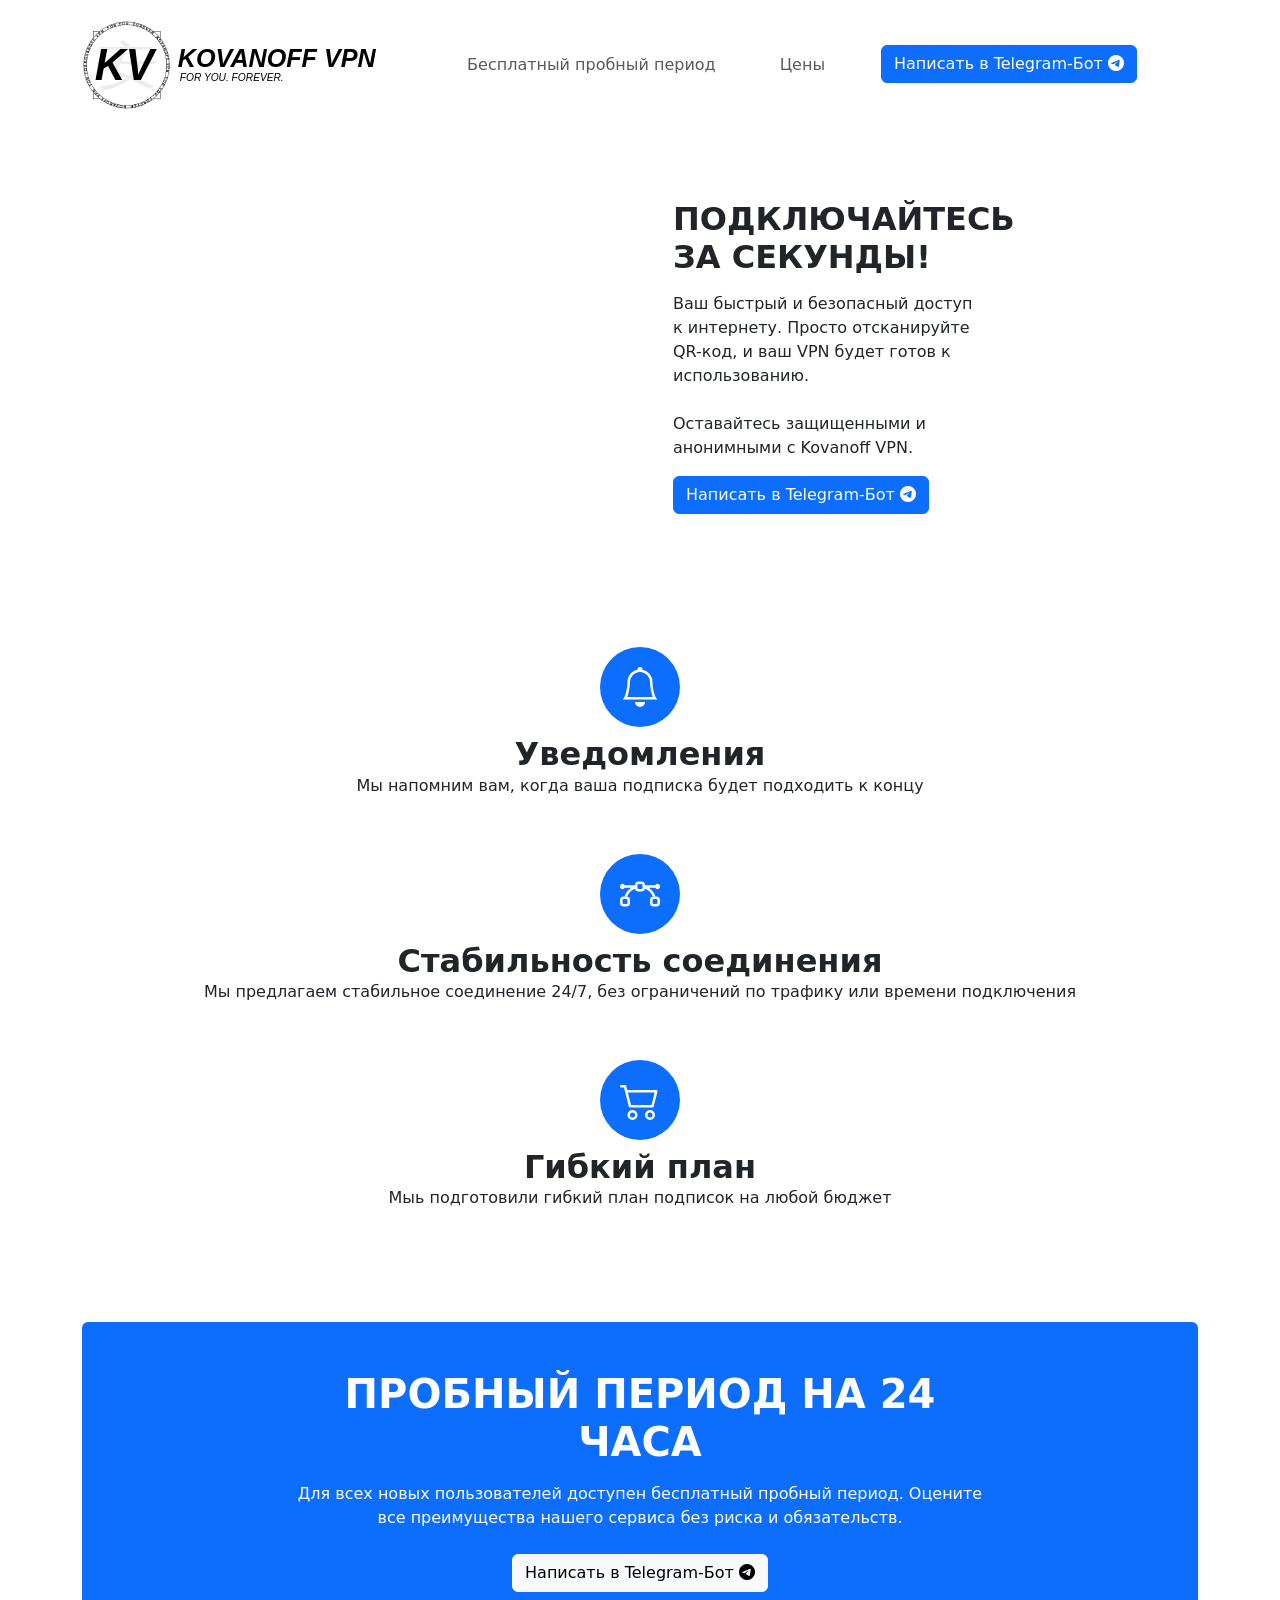
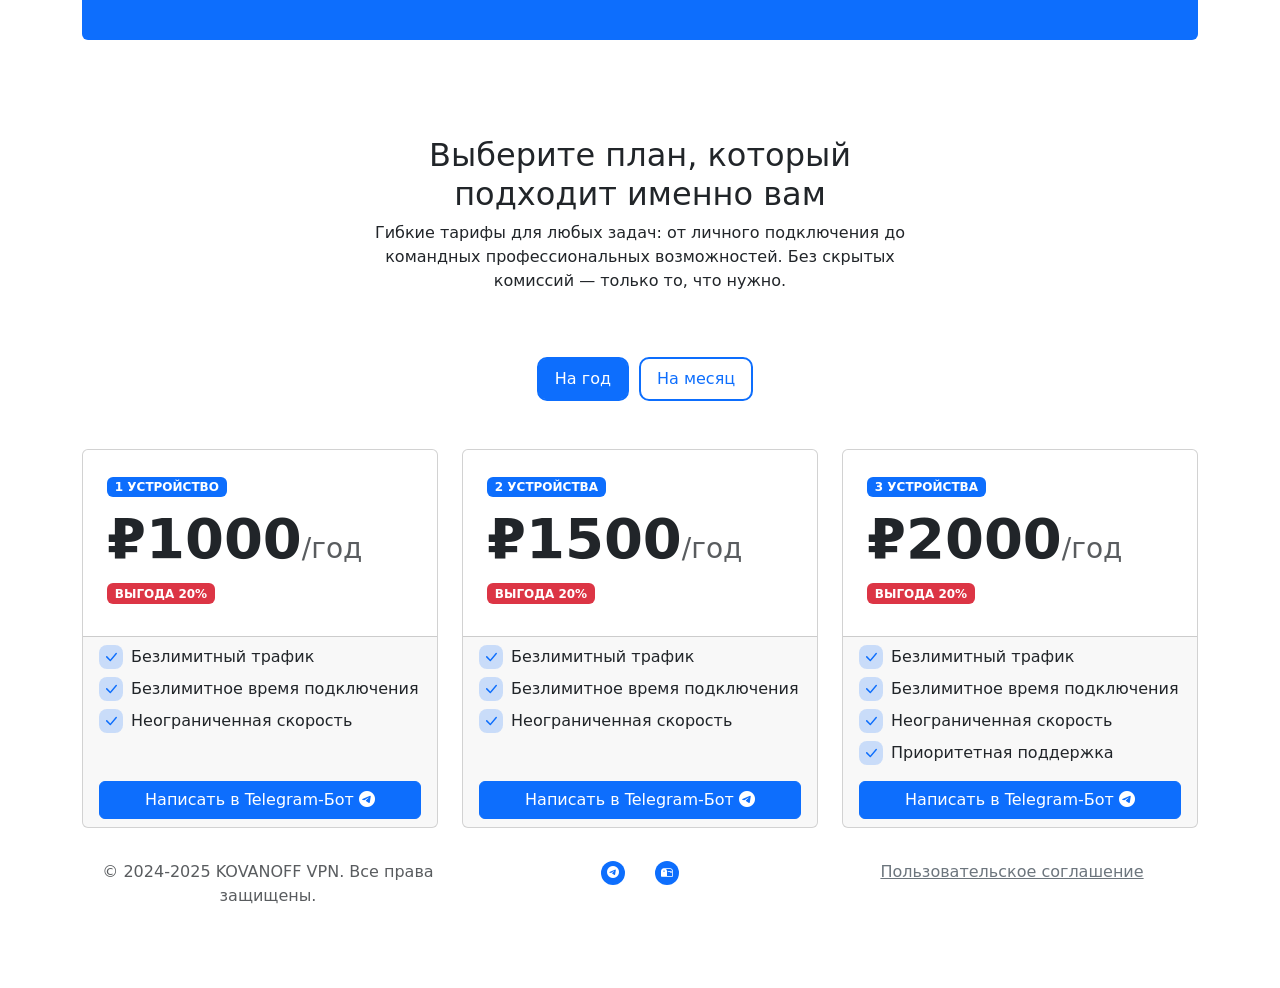
==== commit 3fb817d0: "landing page" ====
--- a/landing/index.html
+++ b/landing/index.html
@@ -37,7 +37,7 @@
         </div>
     </div>
 </nav>
-<div class="container py-4 py-xl-5" data-aos="fade-down" data-aos-anchor-placement="top-center">
+<div class="container py-4 py-xl-5" data-aos="fade-down" data-aos-anchor-placement="center-bottom">
     <div class="row gy-4 gy-md-0">
         <div class="col-md-6">
             <div class="video_block" style="">
@@ -63,7 +63,7 @@
         </div>
     </div>
 </div>
-<div class="container py-4 py-xl-5" data-aos="fade-down" data-aos-anchor-placement="top-center">
+<div class="container py-4 py-xl-5" data-aos="fade-down" data-aos-anchor-placement="center-bottom">
     <div class="row justify-content-around gy-4 row-cols-md-auto">
         <div class="col">
             <div class="text-center d-flex flex-column justify-content-center align-items-center py-3">
@@ -119,10 +119,11 @@
                 <div class="col-md-10 col-xl-8 text-center d-flex d-sm-flex d-md-flex justify-content-center align-items-center mx-auto justify-content-md-start align-items-md-center justify-content-xl-center">
                     <div>
                         <h1 class="text-uppercase fw-bold text-white mb-3">Пробный период на 24 часа</h1>
-                        <p class="mb-4">Для всех новых пользователей доступен бесплатный пробный период. Оцените все преимущества нашего сервиса без риска и обязательств.</p>
+                        <p class="mb-4">Для всех новых пользователей доступен бесплатный пробный период. Оцените все
+                            преимущества нашего сервиса без риска и обязательств.</p>
                         <button class="btn btn-light gototg" type="button">Написать в Telegram-Бот <i
-                            class="bi bi-telegram"></i>
-                    </button>
+                                class="bi bi-telegram"></i>
+                        </button>
                     </div>
                 </div>
             </div>
@@ -139,16 +140,17 @@
     </div>
     <div>
         <ul class="nav nav-pills d-flex justify-content-center" role="tablist">
-            <li class="nav-item" role="presentation"><a class="nav-link active" role="tab" data-bs-toggle="pill" href="#tab-1">На
+            <li class="nav-item" role="presentation"><a class="nav-link active" role="tab" data-bs-toggle="pill"
+                                                        href="#tab-1">На
                 год</a>
             </li>
-            <li class="nav-item" role="presentation"><a class="nav-link"  role="tab" data-bs-toggle="pill"
+            <li class="nav-item" role="presentation"><a class="nav-link" role="tab" data-bs-toggle="pill"
                                                         href="#tab-2">На месяц</a></li>
         </ul>
         <div class="tab-content pt-5">
             <div class="tab-pane active" role="tabpanel" id="tab-1">
                 <div class="row gy-4 row-cols-1 row-cols-md-2 row-cols-xl-3">
-                    <div class="col" data-aos="fade-down" data-aos-anchor-placement="top-center">
+                    <div class="col" data-aos="fade-down" data-aos-anchor-placement="center-bottom">
                         <div class="card h-100">
                             <div class="card-body flex-grow-0 p-4"><span class="badge bg-primary text-uppercase mb-2">1 Устройство</span>
                                 <h4 class="display-4 fw-bold card-title">₽1000<span class="fs-3 fw-normal text-muted">/год</span>
@@ -162,27 +164,27 @@
                                                 xmlns="http://www.w3.org/2000/svg" width="1em" height="1em"
                                                 fill="currentColor" viewBox="0 0 16 16" class="bi bi-check-lg">
                                                         <path d="M12.736 3.97a.733.733 0 0 1 1.047 0c.286.289.29.756.01 1.05L7.88 12.01a.733.733 0 0 1-1.065.02L3.217 8.384a.757.757 0 0 1 0-1.06.733.733 0 0 1 1.047 0l3.052 3.093 5.4-6.425a.247.247 0 0 1 .02-.022"></path>
-                                                    </svg></span><span>Lectus ut nibh quam, felis porttitor.</span></li>
-                                        <li class="d-flex mb-2"><span
-                                                class="bs-icon-xs bs-icon-rounded bs-icon-primary-light bs-icon me-2"><svg
-                                                xmlns="http://www.w3.org/2000/svg" width="1em" height="1em"
-                                                fill="currentColor" viewBox="0 0 16 16" class="bi bi-check-lg">
-                                                        <path d="M12.736 3.97a.733.733 0 0 1 1.047 0c.286.289.29.756.01 1.05L7.88 12.01a.733.733 0 0 1-1.065.02L3.217 8.384a.757.757 0 0 1 0-1.06.733.733 0 0 1 1.047 0l3.052 3.093 5.4-6.425a.247.247 0 0 1 .02-.022"></path>
-                                                    </svg></span><span>Ante nec venenatis etiam lacinia.</span></li>
-                                        <li class="d-flex mb-2"><span
-                                                class="bs-icon-xs bs-icon-rounded bs-icon-primary-light bs-icon me-2"><svg
-                                                xmlns="http://www.w3.org/2000/svg" width="1em" height="1em"
-                                                fill="currentColor" viewBox="0 0 16 16" class="bi bi-check-lg">
-                                                        <path d="M12.736 3.97a.733.733 0 0 1 1.047 0c.286.289.29.756.01 1.05L7.88 12.01a.733.733 0 0 1-1.065.02L3.217 8.384a.757.757 0 0 1 0-1.06.733.733 0 0 1 1.047 0l3.052 3.093 5.4-6.425a.247.247 0 0 1 .02-.022"></path>
-                                                    </svg></span><span>Porta suscipit netus ad ac.</span></li>
-                                    </ul>
-                                </div>
-                                <button class="btn btn-primary gototg" type="button">Написать в Telegram-Бот <i
-                                        class="bi bi-telegram"></i></button>
-                            </div>
-                        </div>
-                    </div>
-                    <div class="col" data-aos="fade-down" data-aos-anchor-placement="top-center">
+                                                    </svg></span><span>Безлимитный трафик</span></li>
+                                        <li class="d-flex mb-2"><span
+                                                class="bs-icon-xs bs-icon-rounded bs-icon-primary-light bs-icon me-2"><svg
+                                                xmlns="http://www.w3.org/2000/svg" width="1em" height="1em"
+                                                fill="currentColor" viewBox="0 0 16 16" class="bi bi-check-lg">
+                                                        <path d="M12.736 3.97a.733.733 0 0 1 1.047 0c.286.289.29.756.01 1.05L7.88 12.01a.733.733 0 0 1-1.065.02L3.217 8.384a.757.757 0 0 1 0-1.06.733.733 0 0 1 1.047 0l3.052 3.093 5.4-6.425a.247.247 0 0 1 .02-.022"></path>
+                                                    </svg></span><span>Безлимитное время подключения</span></li>
+                                        <li class="d-flex mb-2"><span
+                                                class="bs-icon-xs bs-icon-rounded bs-icon-primary-light bs-icon me-2"><svg
+                                                xmlns="http://www.w3.org/2000/svg" width="1em" height="1em"
+                                                fill="currentColor" viewBox="0 0 16 16" class="bi bi-check-lg">
+                                                        <path d="M12.736 3.97a.733.733 0 0 1 1.047 0c.286.289.29.756.01 1.05L7.88 12.01a.733.733 0 0 1-1.065.02L3.217 8.384a.757.757 0 0 1 0-1.06.733.733 0 0 1 1.047 0l3.052 3.093 5.4-6.425a.247.247 0 0 1 .02-.022"></path>
+                                                    </svg></span><span>Неограниченная скорость</span></li>
+                                    </ul>
+                                </div>
+                                <button class="btn btn-primary gototg" type="button">Написать в Telegram-Бот <i
+                                        class="bi bi-telegram"></i></button>
+                            </div>
+                        </div>
+                    </div>
+                    <div class="col" data-aos="fade-down" data-aos-anchor-placement="center-bottom">
                         <div class="card h-100">
                             <div class="card-body flex-grow-0 p-4"><span class="badge bg-primary text-uppercase mb-2">2 Устройства</span>
                                 <h4 class="display-4 fw-bold card-title">₽1500<span class="fs-3 fw-normal text-muted">/год</span>
@@ -196,39 +198,27 @@
                                                 xmlns="http://www.w3.org/2000/svg" width="1em" height="1em"
                                                 fill="currentColor" viewBox="0 0 16 16" class="bi bi-check-lg">
                                                         <path d="M12.736 3.97a.733.733 0 0 1 1.047 0c.286.289.29.756.01 1.05L7.88 12.01a.733.733 0 0 1-1.065.02L3.217 8.384a.757.757 0 0 1 0-1.06.733.733 0 0 1 1.047 0l3.052 3.093 5.4-6.425a.247.247 0 0 1 .02-.022"></path>
-                                                    </svg></span><span>Lectus ut nibh quam, felis porttitor.</span></li>
-                                        <li class="d-flex mb-2"><span
-                                                class="bs-icon-xs bs-icon-rounded bs-icon-primary-light bs-icon me-2"><svg
-                                                xmlns="http://www.w3.org/2000/svg" width="1em" height="1em"
-                                                fill="currentColor" viewBox="0 0 16 16" class="bi bi-check-lg">
-                                                        <path d="M12.736 3.97a.733.733 0 0 1 1.047 0c.286.289.29.756.01 1.05L7.88 12.01a.733.733 0 0 1-1.065.02L3.217 8.384a.757.757 0 0 1 0-1.06.733.733 0 0 1 1.047 0l3.052 3.093 5.4-6.425a.247.247 0 0 1 .02-.022"></path>
-                                                    </svg></span><span>Ante nec venenatis etiam lacinia.</span></li>
-                                        <li class="d-flex mb-2"><span
-                                                class="bs-icon-xs bs-icon-rounded bs-icon-primary-light bs-icon me-2"><svg
-                                                xmlns="http://www.w3.org/2000/svg" width="1em" height="1em"
-                                                fill="currentColor" viewBox="0 0 16 16" class="bi bi-check-lg">
-                                                        <path d="M12.736 3.97a.733.733 0 0 1 1.047 0c.286.289.29.756.01 1.05L7.88 12.01a.733.733 0 0 1-1.065.02L3.217 8.384a.757.757 0 0 1 0-1.06.733.733 0 0 1 1.047 0l3.052 3.093 5.4-6.425a.247.247 0 0 1 .02-.022"></path>
-                                                    </svg></span><span>Porta suscipit netus ad ac.</span></li>
-                                        <li class="d-flex mb-2"><span
-                                                class="bs-icon-xs bs-icon-rounded bs-icon-primary-light bs-icon me-2"><svg
-                                                xmlns="http://www.w3.org/2000/svg" width="1em" height="1em"
-                                                fill="currentColor" viewBox="0 0 16 16" class="bi bi-check-lg">
-                                                        <path d="M12.736 3.97a.733.733 0 0 1 1.047 0c.286.289.29.756.01 1.05L7.88 12.01a.733.733 0 0 1-1.065.02L3.217 8.384a.757.757 0 0 1 0-1.06.733.733 0 0 1 1.047 0l3.052 3.093 5.4-6.425a.247.247 0 0 1 .02-.022"></path>
-                                                    </svg></span><span>Morbi praesent aptent integer at.</span></li>
-                                        <li class="d-flex mb-2"><span
-                                                class="bs-icon-xs bs-icon-rounded bs-icon-primary-light bs-icon me-2"><svg
-                                                xmlns="http://www.w3.org/2000/svg" width="1em" height="1em"
-                                                fill="currentColor" viewBox="0 0 16 16" class="bi bi-check-lg">
-                                                        <path d="M12.736 3.97a.733.733 0 0 1 1.047 0c.286.289.29.756.01 1.05L7.88 12.01a.733.733 0 0 1-1.065.02L3.217 8.384a.757.757 0 0 1 0-1.06.733.733 0 0 1 1.047 0l3.052 3.093 5.4-6.425a.247.247 0 0 1 .02-.022"></path>
-                                                    </svg></span><span>Nisl potenti ut auctor lobortis.</span></li>
-                                    </ul>
-                                </div>
-                                <button class="btn btn-primary gototg" type="button">Написать в Telegram-Бот <i
-                                        class="bi bi-telegram"></i></button>
-                            </div>
-                        </div>
-                    </div>
-                    <div class="col" data-aos="fade-down" data-aos-anchor-placement="top-center">
+                                                    </svg></span><span>Безлимитный трафик</span></li>
+                                        <li class="d-flex mb-2"><span
+                                                class="bs-icon-xs bs-icon-rounded bs-icon-primary-light bs-icon me-2"><svg
+                                                xmlns="http://www.w3.org/2000/svg" width="1em" height="1em"
+                                                fill="currentColor" viewBox="0 0 16 16" class="bi bi-check-lg">
+                                                        <path d="M12.736 3.97a.733.733 0 0 1 1.047 0c.286.289.29.756.01 1.05L7.88 12.01a.733.733 0 0 1-1.065.02L3.217 8.384a.757.757 0 0 1 0-1.06.733.733 0 0 1 1.047 0l3.052 3.093 5.4-6.425a.247.247 0 0 1 .02-.022"></path>
+                                                    </svg></span><span>Безлимитное время подключения</span></li>
+                                        <li class="d-flex mb-2"><span
+                                                class="bs-icon-xs bs-icon-rounded bs-icon-primary-light bs-icon me-2"><svg
+                                                xmlns="http://www.w3.org/2000/svg" width="1em" height="1em"
+                                                fill="currentColor" viewBox="0 0 16 16" class="bi bi-check-lg">
+                                                        <path d="M12.736 3.97a.733.733 0 0 1 1.047 0c.286.289.29.756.01 1.05L7.88 12.01a.733.733 0 0 1-1.065.02L3.217 8.384a.757.757 0 0 1 0-1.06.733.733 0 0 1 1.047 0l3.052 3.093 5.4-6.425a.247.247 0 0 1 .02-.022"></path>
+                                                    </svg></span><span>Неограниченная скорость</span></li>
+                                    </ul>
+                                </div>
+                                <button class="btn btn-primary gototg" type="button">Написать в Telegram-Бот <i
+                                        class="bi bi-telegram"></i></button>
+                            </div>
+                        </div>
+                    </div>
+                    <div class="col" data-aos="fade-down" data-aos-anchor-placement="center-bottom">
                         <div class="card h-100">
                             <div class="card-body flex-grow-0 p-4"><span class="badge bg-primary text-uppercase mb-2">3 Устройства</span>
                                 <h4 class="display-4 fw-bold card-title">₽2000<span class="fs-3 fw-normal text-muted">/год</span>
@@ -242,31 +232,25 @@
                                                 xmlns="http://www.w3.org/2000/svg" width="1em" height="1em"
                                                 fill="currentColor" viewBox="0 0 16 16" class="bi bi-check-lg">
                                                         <path d="M12.736 3.97a.733.733 0 0 1 1.047 0c.286.289.29.756.01 1.05L7.88 12.01a.733.733 0 0 1-1.065.02L3.217 8.384a.757.757 0 0 1 0-1.06.733.733 0 0 1 1.047 0l3.052 3.093 5.4-6.425a.247.247 0 0 1 .02-.022"></path>
-                                                    </svg></span><span>Lectus ut nibh quam, felis porttitor.</span></li>
-                                        <li class="d-flex mb-2"><span
-                                                class="bs-icon-xs bs-icon-rounded bs-icon-primary-light bs-icon me-2"><svg
-                                                xmlns="http://www.w3.org/2000/svg" width="1em" height="1em"
-                                                fill="currentColor" viewBox="0 0 16 16" class="bi bi-check-lg">
-                                                        <path d="M12.736 3.97a.733.733 0 0 1 1.047 0c.286.289.29.756.01 1.05L7.88 12.01a.733.733 0 0 1-1.065.02L3.217 8.384a.757.757 0 0 1 0-1.06.733.733 0 0 1 1.047 0l3.052 3.093 5.4-6.425a.247.247 0 0 1 .02-.022"></path>
-                                                    </svg></span><span>Ante nec venenatis etiam lacinia.</span></li>
-                                        <li class="d-flex mb-2"><span
-                                                class="bs-icon-xs bs-icon-rounded bs-icon-primary-light bs-icon me-2"><svg
-                                                xmlns="http://www.w3.org/2000/svg" width="1em" height="1em"
-                                                fill="currentColor" viewBox="0 0 16 16" class="bi bi-check-lg">
-                                                        <path d="M12.736 3.97a.733.733 0 0 1 1.047 0c.286.289.29.756.01 1.05L7.88 12.01a.733.733 0 0 1-1.065.02L3.217 8.384a.757.757 0 0 1 0-1.06.733.733 0 0 1 1.047 0l3.052 3.093 5.4-6.425a.247.247 0 0 1 .02-.022"></path>
-                                                    </svg></span><span>Porta suscipit netus ad ac.</span></li>
-                                        <li class="d-flex mb-2"><span
-                                                class="bs-icon-xs bs-icon-rounded bs-icon-primary-light bs-icon me-2"><svg
-                                                xmlns="http://www.w3.org/2000/svg" width="1em" height="1em"
-                                                fill="currentColor" viewBox="0 0 16 16" class="bi bi-check-lg">
-                                                        <path d="M12.736 3.97a.733.733 0 0 1 1.047 0c.286.289.29.756.01 1.05L7.88 12.01a.733.733 0 0 1-1.065.02L3.217 8.384a.757.757 0 0 1 0-1.06.733.733 0 0 1 1.047 0l3.052 3.093 5.4-6.425a.247.247 0 0 1 .02-.022"></path>
-                                                    </svg></span><span>Morbi praesent aptent integer at.</span></li>
-                                        <li class="d-flex mb-2"><span
-                                                class="bs-icon-xs bs-icon-rounded bs-icon-primary-light bs-icon me-2"><svg
-                                                xmlns="http://www.w3.org/2000/svg" width="1em" height="1em"
-                                                fill="currentColor" viewBox="0 0 16 16" class="bi bi-check-lg">
-                                                        <path d="M12.736 3.97a.733.733 0 0 1 1.047 0c.286.289.29.756.01 1.05L7.88 12.01a.733.733 0 0 1-1.065.02L3.217 8.384a.757.757 0 0 1 0-1.06.733.733 0 0 1 1.047 0l3.052 3.093 5.4-6.425a.247.247 0 0 1 .02-.022"></path>
-                                                    </svg></span><span>Nisl potenti ut auctor lobortis.</span></li>
+                                                    </svg></span><span>Безлимитный трафик</span></li>
+                                        <li class="d-flex mb-2"><span
+                                                class="bs-icon-xs bs-icon-rounded bs-icon-primary-light bs-icon me-2"><svg
+                                                xmlns="http://www.w3.org/2000/svg" width="1em" height="1em"
+                                                fill="currentColor" viewBox="0 0 16 16" class="bi bi-check-lg">
+                                                        <path d="M12.736 3.97a.733.733 0 0 1 1.047 0c.286.289.29.756.01 1.05L7.88 12.01a.733.733 0 0 1-1.065.02L3.217 8.384a.757.757 0 0 1 0-1.06.733.733 0 0 1 1.047 0l3.052 3.093 5.4-6.425a.247.247 0 0 1 .02-.022"></path>
+                                                    </svg></span><span>Безлимитное время подключения</span></li>
+                                        <li class="d-flex mb-2"><span
+                                                class="bs-icon-xs bs-icon-rounded bs-icon-primary-light bs-icon me-2"><svg
+                                                xmlns="http://www.w3.org/2000/svg" width="1em" height="1em"
+                                                fill="currentColor" viewBox="0 0 16 16" class="bi bi-check-lg">
+                                                        <path d="M12.736 3.97a.733.733 0 0 1 1.047 0c.286.289.29.756.01 1.05L7.88 12.01a.733.733 0 0 1-1.065.02L3.217 8.384a.757.757 0 0 1 0-1.06.733.733 0 0 1 1.047 0l3.052 3.093 5.4-6.425a.247.247 0 0 1 .02-.022"></path>
+                                                    </svg></span><span>Неограниченная скорость</span></li>
+                                        <li class="d-flex mb-2"><span
+                                                class="bs-icon-xs bs-icon-rounded bs-icon-primary-light bs-icon me-2"><svg
+                                                xmlns="http://www.w3.org/2000/svg" width="1em" height="1em"
+                                                fill="currentColor" viewBox="0 0 16 16" class="bi bi-check-lg">
+                                                        <path d="M12.736 3.97a.733.733 0 0 1 1.047 0c.286.289.29.756.01 1.05L7.88 12.01a.733.733 0 0 1-1.065.02L3.217 8.384a.757.757 0 0 1 0-1.06.733.733 0 0 1 1.047 0l3.052 3.093 5.4-6.425a.247.247 0 0 1 .02-.022"></path>
+                                                    </svg></span><span>Приоритетная поддержка</span></li>
                                     </ul>
                                 </div>
                                 <button class="btn btn-primary gototg" type="button">Написать в Telegram-Бот <i
@@ -278,7 +262,7 @@
             </div>
             <div class="tab-pane" role="tabpanel" id="tab-2">
                 <div class="row gy-4 row-cols-1 row-cols-md-2 row-cols-xl-3">
-                    <div class="col" data-aos="fade-down" data-aos-anchor-placement="top-center">
+                    <div class="col" data-aos="fade-down" data-aos-anchor-placement="center-bottom">
                         <div class="card h-100">
                             <div class="card-body flex-grow-0 p-4"><span class="badge bg-primary text-uppercase mb-2">1 Устройство</span>
                                 <h4 class="display-4 fw-bold card-title">₽100<span class="fs-3 fw-normal text-muted">/месяц</span>
@@ -293,27 +277,27 @@
                                                 xmlns="http://www.w3.org/2000/svg" width="1em" height="1em"
                                                 fill="currentColor" viewBox="0 0 16 16" class="bi bi-check-lg">
                                                         <path d="M12.736 3.97a.733.733 0 0 1 1.047 0c.286.289.29.756.01 1.05L7.88 12.01a.733.733 0 0 1-1.065.02L3.217 8.384a.757.757 0 0 1 0-1.06.733.733 0 0 1 1.047 0l3.052 3.093 5.4-6.425a.247.247 0 0 1 .02-.022"></path>
-                                                    </svg></span><span>Lectus ut nibh quam, felis porttitor.</span></li>
-                                        <li class="d-flex mb-2"><span
-                                                class="bs-icon-xs bs-icon-rounded bs-icon-primary-light bs-icon me-2"><svg
-                                                xmlns="http://www.w3.org/2000/svg" width="1em" height="1em"
-                                                fill="currentColor" viewBox="0 0 16 16" class="bi bi-check-lg">
-                                                        <path d="M12.736 3.97a.733.733 0 0 1 1.047 0c.286.289.29.756.01 1.05L7.88 12.01a.733.733 0 0 1-1.065.02L3.217 8.384a.757.757 0 0 1 0-1.06.733.733 0 0 1 1.047 0l3.052 3.093 5.4-6.425a.247.247 0 0 1 .02-.022"></path>
-                                                    </svg></span><span>Ante nec venenatis etiam lacinia.</span></li>
-                                        <li class="d-flex mb-2"><span
-                                                class="bs-icon-xs bs-icon-rounded bs-icon-primary-light bs-icon me-2"><svg
-                                                xmlns="http://www.w3.org/2000/svg" width="1em" height="1em"
-                                                fill="currentColor" viewBox="0 0 16 16" class="bi bi-check-lg">
-                                                        <path d="M12.736 3.97a.733.733 0 0 1 1.047 0c.286.289.29.756.01 1.05L7.88 12.01a.733.733 0 0 1-1.065.02L3.217 8.384a.757.757 0 0 1 0-1.06.733.733 0 0 1 1.047 0l3.052 3.093 5.4-6.425a.247.247 0 0 1 .02-.022"></path>
-                                                    </svg></span><span>Porta suscipit netus ad ac.</span></li>
-                                    </ul>
-                                </div>
-                                <button class="btn btn-primary gototg" type="button">Написать в Telegram-Бот <i
-                                        class="bi bi-telegram"></i></button>
-                            </div>
-                        </div>
-                    </div>
-                    <div class="col" data-aos="fade-down" data-aos-anchor-placement="top-center">
+                                                    </svg></span><span>Безлимитный трафик</span></li>
+                                        <li class="d-flex mb-2"><span
+                                                class="bs-icon-xs bs-icon-rounded bs-icon-primary-light bs-icon me-2"><svg
+                                                xmlns="http://www.w3.org/2000/svg" width="1em" height="1em"
+                                                fill="currentColor" viewBox="0 0 16 16" class="bi bi-check-lg">
+                                                        <path d="M12.736 3.97a.733.733 0 0 1 1.047 0c.286.289.29.756.01 1.05L7.88 12.01a.733.733 0 0 1-1.065.02L3.217 8.384a.757.757 0 0 1 0-1.06.733.733 0 0 1 1.047 0l3.052 3.093 5.4-6.425a.247.247 0 0 1 .02-.022"></path>
+                                                    </svg></span><span>Безлимитное время подключения</span></li>
+                                        <li class="d-flex mb-2"><span
+                                                class="bs-icon-xs bs-icon-rounded bs-icon-primary-light bs-icon me-2"><svg
+                                                xmlns="http://www.w3.org/2000/svg" width="1em" height="1em"
+                                                fill="currentColor" viewBox="0 0 16 16" class="bi bi-check-lg">
+                                                        <path d="M12.736 3.97a.733.733 0 0 1 1.047 0c.286.289.29.756.01 1.05L7.88 12.01a.733.733 0 0 1-1.065.02L3.217 8.384a.757.757 0 0 1 0-1.06.733.733 0 0 1 1.047 0l3.052 3.093 5.4-6.425a.247.247 0 0 1 .02-.022"></path>
+                                                    </svg></span><span>Неограниченная скорость</span></li>
+                                    </ul>
+                                </div>
+                                <button class="btn btn-primary gototg" type="button">Написать в Telegram-Бот <i
+                                        class="bi bi-telegram"></i></button>
+                            </div>
+                        </div>
+                    </div>
+                    <div class="col" data-aos="fade-down" data-aos-anchor-placement="center-bottom">
                         <div class="card h-100">
                             <div class="card-body flex-grow-0 p-4"><span class="badge bg-primary text-uppercase mb-2">2 Устройства</span>
                                 <h4 class="display-4 fw-bold card-title">₽150<span class="fs-3 fw-normal text-muted">/месяц</span>
@@ -327,39 +311,27 @@
                                                 xmlns="http://www.w3.org/2000/svg" width="1em" height="1em"
                                                 fill="currentColor" viewBox="0 0 16 16" class="bi bi-check-lg">
                                                         <path d="M12.736 3.97a.733.733 0 0 1 1.047 0c.286.289.29.756.01 1.05L7.88 12.01a.733.733 0 0 1-1.065.02L3.217 8.384a.757.757 0 0 1 0-1.06.733.733 0 0 1 1.047 0l3.052 3.093 5.4-6.425a.247.247 0 0 1 .02-.022"></path>
-                                                    </svg></span><span>Lectus ut nibh quam, felis porttitor.</span></li>
-                                        <li class="d-flex mb-2"><span
-                                                class="bs-icon-xs bs-icon-rounded bs-icon-primary-light bs-icon me-2"><svg
-                                                xmlns="http://www.w3.org/2000/svg" width="1em" height="1em"
-                                                fill="currentColor" viewBox="0 0 16 16" class="bi bi-check-lg">
-                                                        <path d="M12.736 3.97a.733.733 0 0 1 1.047 0c.286.289.29.756.01 1.05L7.88 12.01a.733.733 0 0 1-1.065.02L3.217 8.384a.757.757 0 0 1 0-1.06.733.733 0 0 1 1.047 0l3.052 3.093 5.4-6.425a.247.247 0 0 1 .02-.022"></path>
-                                                    </svg></span><span>Ante nec venenatis etiam lacinia.</span></li>
-                                        <li class="d-flex mb-2"><span
-                                                class="bs-icon-xs bs-icon-rounded bs-icon-primary-light bs-icon me-2"><svg
-                                                xmlns="http://www.w3.org/2000/svg" width="1em" height="1em"
-                                                fill="currentColor" viewBox="0 0 16 16" class="bi bi-check-lg">
-                                                        <path d="M12.736 3.97a.733.733 0 0 1 1.047 0c.286.289.29.756.01 1.05L7.88 12.01a.733.733 0 0 1-1.065.02L3.217 8.384a.757.757 0 0 1 0-1.06.733.733 0 0 1 1.047 0l3.052 3.093 5.4-6.425a.247.247 0 0 1 .02-.022"></path>
-                                                    </svg></span><span>Porta suscipit netus ad ac.</span></li>
-                                        <li class="d-flex mb-2"><span
-                                                class="bs-icon-xs bs-icon-rounded bs-icon-primary-light bs-icon me-2"><svg
-                                                xmlns="http://www.w3.org/2000/svg" width="1em" height="1em"
-                                                fill="currentColor" viewBox="0 0 16 16" class="bi bi-check-lg">
-                                                        <path d="M12.736 3.97a.733.733 0 0 1 1.047 0c.286.289.29.756.01 1.05L7.88 12.01a.733.733 0 0 1-1.065.02L3.217 8.384a.757.757 0 0 1 0-1.06.733.733 0 0 1 1.047 0l3.052 3.093 5.4-6.425a.247.247 0 0 1 .02-.022"></path>
-                                                    </svg></span><span>Morbi praesent aptent integer at.</span></li>
-                                        <li class="d-flex mb-2"><span
-                                                class="bs-icon-xs bs-icon-rounded bs-icon-primary-light bs-icon me-2"><svg
-                                                xmlns="http://www.w3.org/2000/svg" width="1em" height="1em"
-                                                fill="currentColor" viewBox="0 0 16 16" class="bi bi-check-lg">
-                                                        <path d="M12.736 3.97a.733.733 0 0 1 1.047 0c.286.289.29.756.01 1.05L7.88 12.01a.733.733 0 0 1-1.065.02L3.217 8.384a.757.757 0 0 1 0-1.06.733.733 0 0 1 1.047 0l3.052 3.093 5.4-6.425a.247.247 0 0 1 .02-.022"></path>
-                                                    </svg></span><span>Nisl potenti ut auctor lobortis.</span></li>
-                                    </ul>
-                                </div>
-                                <button class="btn btn-primary gototg" type="button">Написать в Telegram-Бот <i
-                                        class="bi bi-telegram"></i></button>
-                            </div>
-                        </div>
-                    </div>
-                    <div class="col" data-aos="fade-down" data-aos-anchor-placement="top-center">
+                                                    </svg></span><span>Безлимитный трафик</span></li>
+                                        <li class="d-flex mb-2"><span
+                                                class="bs-icon-xs bs-icon-rounded bs-icon-primary-light bs-icon me-2"><svg
+                                                xmlns="http://www.w3.org/2000/svg" width="1em" height="1em"
+                                                fill="currentColor" viewBox="0 0 16 16" class="bi bi-check-lg">
+                                                        <path d="M12.736 3.97a.733.733 0 0 1 1.047 0c.286.289.29.756.01 1.05L7.88 12.01a.733.733 0 0 1-1.065.02L3.217 8.384a.757.757 0 0 1 0-1.06.733.733 0 0 1 1.047 0l3.052 3.093 5.4-6.425a.247.247 0 0 1 .02-.022"></path>
+                                                    </svg></span><span>Безлимитное время подключения</span></li>
+                                        <li class="d-flex mb-2"><span
+                                                class="bs-icon-xs bs-icon-rounded bs-icon-primary-light bs-icon me-2"><svg
+                                                xmlns="http://www.w3.org/2000/svg" width="1em" height="1em"
+                                                fill="currentColor" viewBox="0 0 16 16" class="bi bi-check-lg">
+                                                        <path d="M12.736 3.97a.733.733 0 0 1 1.047 0c.286.289.29.756.01 1.05L7.88 12.01a.733.733 0 0 1-1.065.02L3.217 8.384a.757.757 0 0 1 0-1.06.733.733 0 0 1 1.047 0l3.052 3.093 5.4-6.425a.247.247 0 0 1 .02-.022"></path>
+                                                    </svg></span><span>Неограниченная скорость</span></li>
+                                    </ul>
+                                </div>
+                                <button class="btn btn-primary gototg" type="button">Написать в Telegram-Бот <i
+                                        class="bi bi-telegram"></i></button>
+                            </div>
+                        </div>
+                    </div>
+                    <div class="col" data-aos="fade-down" data-aos-anchor-placement="center-bottom">
                         <div class="card h-100">
                             <div class="card-body flex-grow-0 p-4"><span class="badge bg-primary text-uppercase mb-2">3 Устройства</span>
                                 <h4 class="display-4 fw-bold card-title">₽200<span class="fs-3 fw-normal text-muted">/месяц</span>
@@ -373,31 +345,19 @@
                                                 xmlns="http://www.w3.org/2000/svg" width="1em" height="1em"
                                                 fill="currentColor" viewBox="0 0 16 16" class="bi bi-check-lg">
                                                         <path d="M12.736 3.97a.733.733 0 0 1 1.047 0c.286.289.29.756.01 1.05L7.88 12.01a.733.733 0 0 1-1.065.02L3.217 8.384a.757.757 0 0 1 0-1.06.733.733 0 0 1 1.047 0l3.052 3.093 5.4-6.425a.247.247 0 0 1 .02-.022"></path>
-                                                    </svg></span><span>Lectus ut nibh quam, felis porttitor.</span></li>
-                                        <li class="d-flex mb-2"><span
-                                                class="bs-icon-xs bs-icon-rounded bs-icon-primary-light bs-icon me-2"><svg
-                                                xmlns="http://www.w3.org/2000/svg" width="1em" height="1em"
-                                                fill="currentColor" viewBox="0 0 16 16" class="bi bi-check-lg">
-                                                        <path d="M12.736 3.97a.733.733 0 0 1 1.047 0c.286.289.29.756.01 1.05L7.88 12.01a.733.733 0 0 1-1.065.02L3.217 8.384a.757.757 0 0 1 0-1.06.733.733 0 0 1 1.047 0l3.052 3.093 5.4-6.425a.247.247 0 0 1 .02-.022"></path>
-                                                    </svg></span><span>Ante nec venenatis etiam lacinia.</span></li>
-                                        <li class="d-flex mb-2"><span
-                                                class="bs-icon-xs bs-icon-rounded bs-icon-primary-light bs-icon me-2"><svg
-                                                xmlns="http://www.w3.org/2000/svg" width="1em" height="1em"
-                                                fill="currentColor" viewBox="0 0 16 16" class="bi bi-check-lg">
-                                                        <path d="M12.736 3.97a.733.733 0 0 1 1.047 0c.286.289.29.756.01 1.05L7.88 12.01a.733.733 0 0 1-1.065.02L3.217 8.384a.757.757 0 0 1 0-1.06.733.733 0 0 1 1.047 0l3.052 3.093 5.4-6.425a.247.247 0 0 1 .02-.022"></path>
-                                                    </svg></span><span>Porta suscipit netus ad ac.</span></li>
-                                        <li class="d-flex mb-2"><span
-                                                class="bs-icon-xs bs-icon-rounded bs-icon-primary-light bs-icon me-2"><svg
-                                                xmlns="http://www.w3.org/2000/svg" width="1em" height="1em"
-                                                fill="currentColor" viewBox="0 0 16 16" class="bi bi-check-lg">
-                                                        <path d="M12.736 3.97a.733.733 0 0 1 1.047 0c.286.289.29.756.01 1.05L7.88 12.01a.733.733 0 0 1-1.065.02L3.217 8.384a.757.757 0 0 1 0-1.06.733.733 0 0 1 1.047 0l3.052 3.093 5.4-6.425a.247.247 0 0 1 .02-.022"></path>
-                                                    </svg></span><span>Morbi praesent aptent integer at.</span></li>
-                                        <li class="d-flex mb-2"><span
-                                                class="bs-icon-xs bs-icon-rounded bs-icon-primary-light bs-icon me-2"><svg
-                                                xmlns="http://www.w3.org/2000/svg" width="1em" height="1em"
-                                                fill="currentColor" viewBox="0 0 16 16" class="bi bi-check-lg">
-                                                        <path d="M12.736 3.97a.733.733 0 0 1 1.047 0c.286.289.29.756.01 1.05L7.88 12.01a.733.733 0 0 1-1.065.02L3.217 8.384a.757.757 0 0 1 0-1.06.733.733 0 0 1 1.047 0l3.052 3.093 5.4-6.425a.247.247 0 0 1 .02-.022"></path>
-                                                    </svg></span><span>Nisl potenti ut auctor lobortis.</span></li>
+                                                    </svg></span><span>Безлимитный трафик</span></li>
+                                        <li class="d-flex mb-2"><span
+                                                class="bs-icon-xs bs-icon-rounded bs-icon-primary-light bs-icon me-2"><svg
+                                                xmlns="http://www.w3.org/2000/svg" width="1em" height="1em"
+                                                fill="currentColor" viewBox="0 0 16 16" class="bi bi-check-lg">
+                                                        <path d="M12.736 3.97a.733.733 0 0 1 1.047 0c.286.289.29.756.01 1.05L7.88 12.01a.733.733 0 0 1-1.065.02L3.217 8.384a.757.757 0 0 1 0-1.06.733.733 0 0 1 1.047 0l3.052 3.093 5.4-6.425a.247.247 0 0 1 .02-.022"></path>
+                                                    </svg></span><span>Безлимитное время подключения</span></li>
+                                        <li class="d-flex mb-2"><span
+                                                class="bs-icon-xs bs-icon-rounded bs-icon-primary-light bs-icon me-2"><svg
+                                                xmlns="http://www.w3.org/2000/svg" width="1em" height="1em"
+                                                fill="currentColor" viewBox="0 0 16 16" class="bi bi-check-lg">
+                                                        <path d="M12.736 3.97a.733.733 0 0 1 1.047 0c.286.289.29.756.01 1.05L7.88 12.01a.733.733 0 0 1-1.065.02L3.217 8.384a.757.757 0 0 1 0-1.06.733.733 0 0 1 1.047 0l3.052 3.093 5.4-6.425a.247.247 0 0 1 .02-.022"></path>
+                                                    </svg></span><span>Неограниченная скорость</span></li>
                                     </ul>
                                 </div>
                                 <button class="btn btn-primary gototg" type="button">Написать в Telegram-Бот <i
@@ -419,19 +379,21 @@
                     <ul class="list-inline my-2">
                         <li class="list-inline-item me-4">
                             <div class="bs-icon-circle bs-icon-primary bs-icon">
-                                <a style='color: inherit !important;' href="https://t.me/kovanoFFFreelance"><i class="bi bi-telegram"></i></a>
+                                <a style='color: inherit !important;' href="https://t.me/kovanoFFFreelance"><i
+                                        class="bi bi-telegram"></i></a>
                             </div>
                         </li>
                         <li class="list-inline-item">
                             <div class="bs-icon-circle bs-icon-primary bs-icon">
-                                <a style='color: inherit !important;' href="mailto:workkovanoff.al@yandex.ru"><i class="bi bi-mailbox2"></i></a>
+                                <a style='color: inherit !important;' href="mailto:workkovanoff.al@yandex.ru"><i
+                                        class="bi bi-mailbox2"></i></a>
                             </div>
                         </li>
                     </ul>
                 </div>
                 <div class="col">
                     <ul class="list-inline my-2">
-                        <li class="list-inline-item"><a class="link-secondary" href="/user_agreement">User agreement</a>
+                        <li class="list-inline-item"><a class="link-secondary" href="/user_agreement">Пользовательское соглашение</a>
                         </li>
                     </ul>
                 </div>
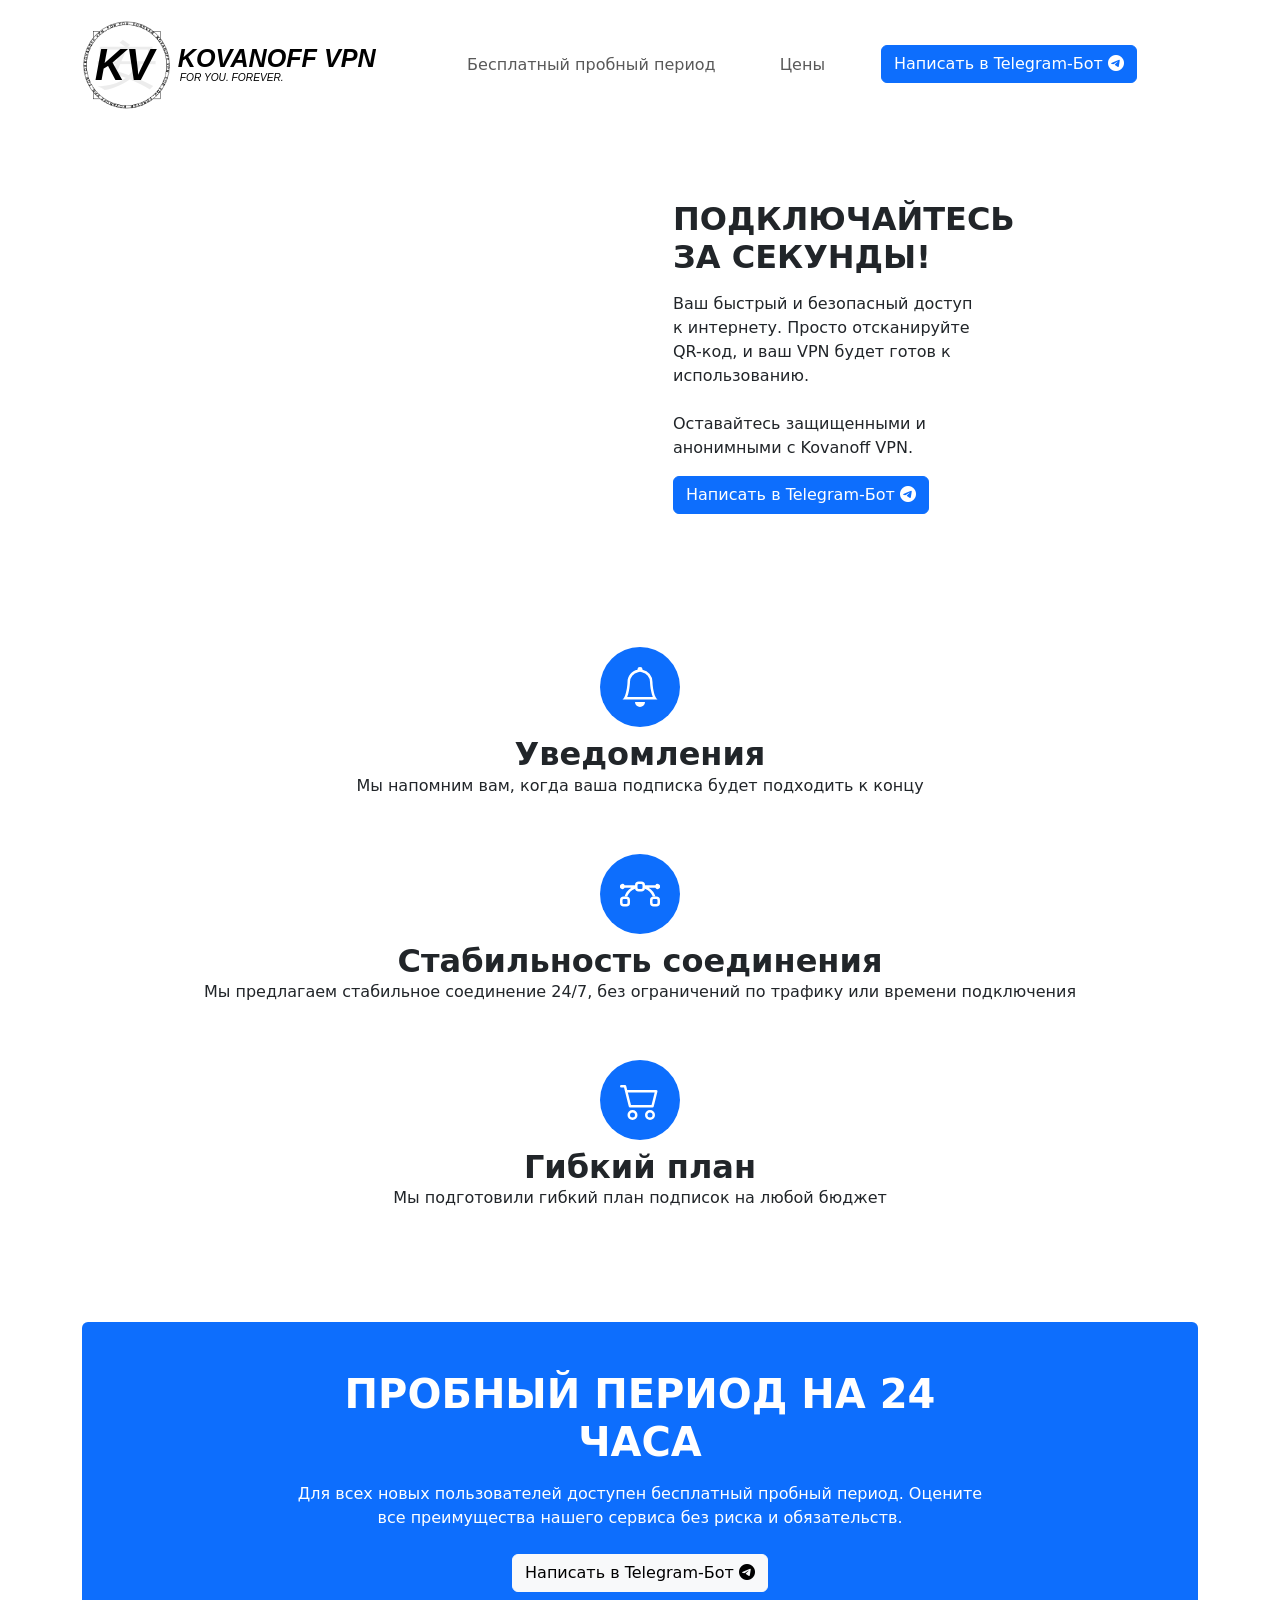
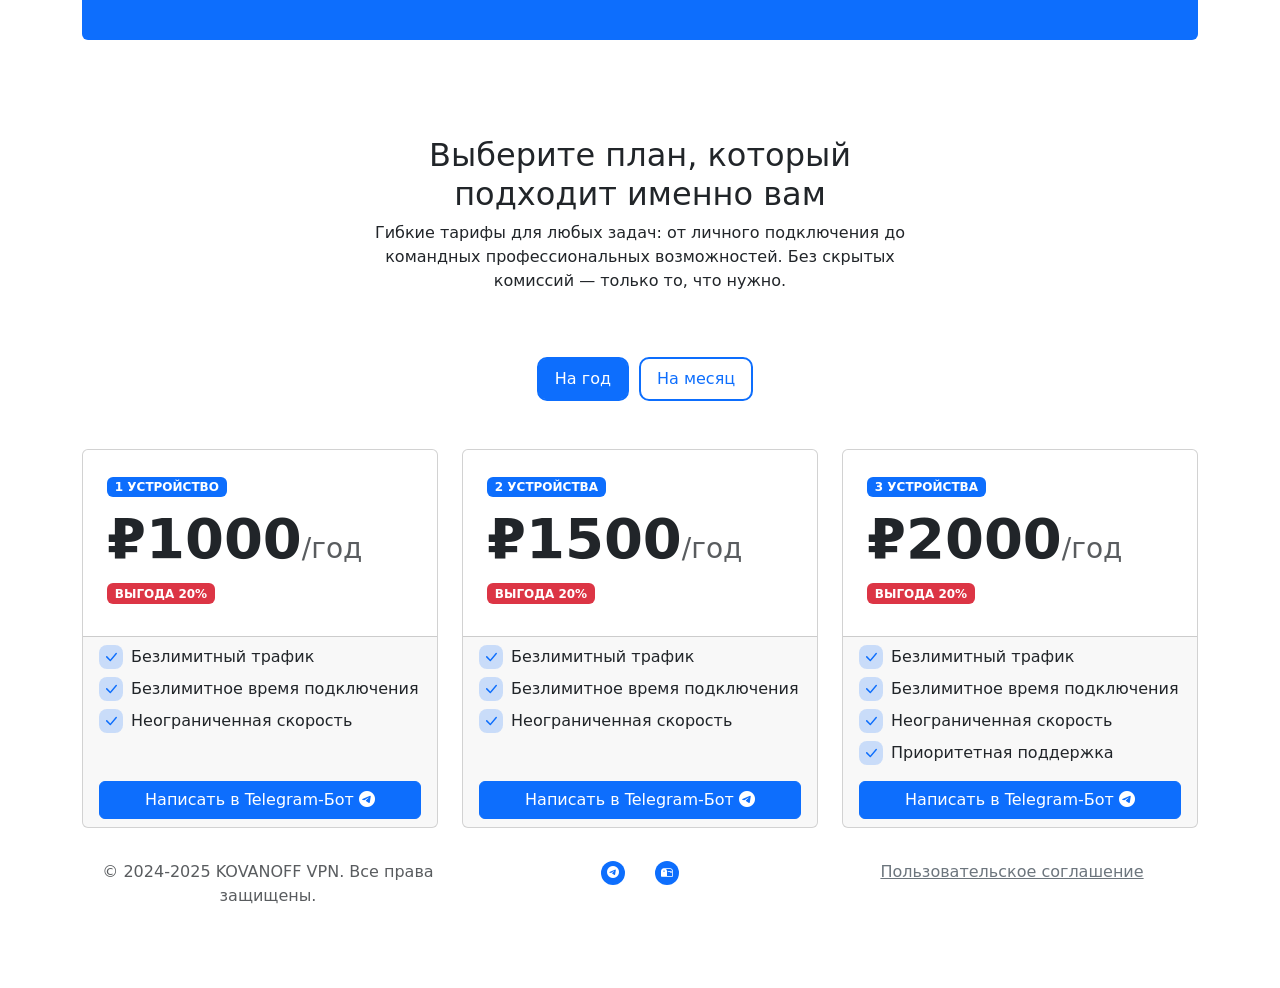
==== commit caf3024c: "index.html" ====
--- a/landing/index.html
+++ b/landing/index.html
@@ -14,7 +14,7 @@
     <link href="https://unpkg.com/aos@2.3.1/dist/aos.css" rel="stylesheet">
 
     <link rel="icon" type="image/svg+xml" href="assets/img/logo_small.svg">
-
+    <meta name="description" content="Попробуйте наш VPN бесплатно! Анонимный интернет, шифрование данных и доступ к заблокированным сайтам. Простое подключение и надёжная защита."/>
 
 </head>
 
@@ -106,13 +106,13 @@
                 </div>
                 <div class="px-3">
                     <h2 class="fw-bold mb-0">Гибкий план</h2>
-                    <p class="mb-0">Мыь подготовили гибкий план подписок на любой бюджет</p>
+                    <p class="mb-0">Мы подготовили гибкий план подписок на любой бюджет</p>
                 </div>
             </div>
         </div>
     </div>
 </div>
-<section class="py-4 py-xl-5">
+<section class="py-4 py-xl-5" id="free_period">
     <div class="container h-100">
         <div class="text-white bg-primary border rounded border-0 p-4 py-5">
             <div class="row h-100">
@@ -393,7 +393,8 @@
                 </div>
                 <div class="col">
                     <ul class="list-inline my-2">
-                        <li class="list-inline-item"><a class="link-secondary" href="/user_agreement">Пользовательское соглашение</a>
+                        <li class="list-inline-item"><a class="link-secondary" href="/user_agreement">Пользовательское
+                            соглашение</a>
                         </li>
                     </ul>
                 </div>
@@ -406,6 +407,16 @@
     AOS.init();
 </script>
 <script src="assets/bootstrap/js/bootstrap.min.js"></script>
+<script>
+    // Находим все элементы с классом gototg
+    document.querySelectorAll('.gototg').forEach(element => {
+    element.addEventListener('click', () => {
+    // Указываем URL для перенаправления
+    window.location.href = 'https://t.me/kovanoff_vpn_bot'; // Замените на нужный сайт
+    });
+    });
+
+</script>
 </body>
 
 </html>
